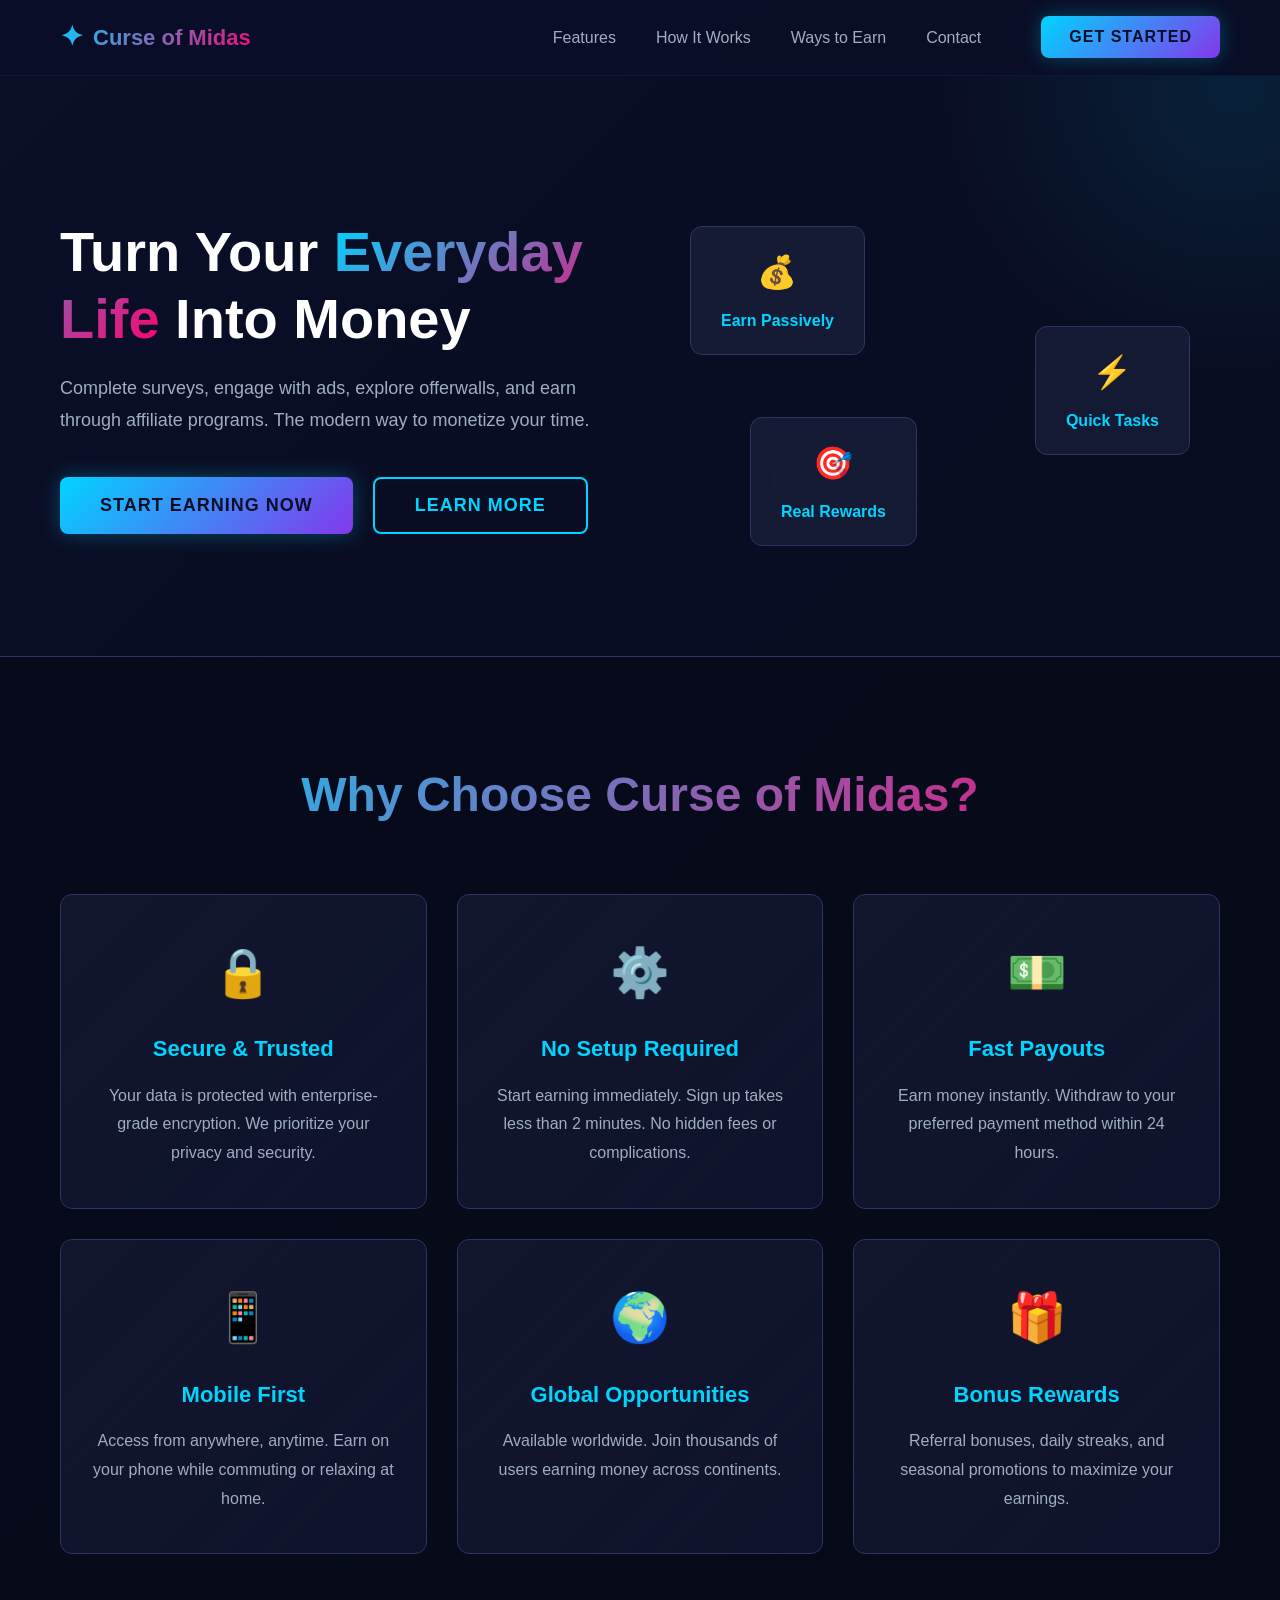
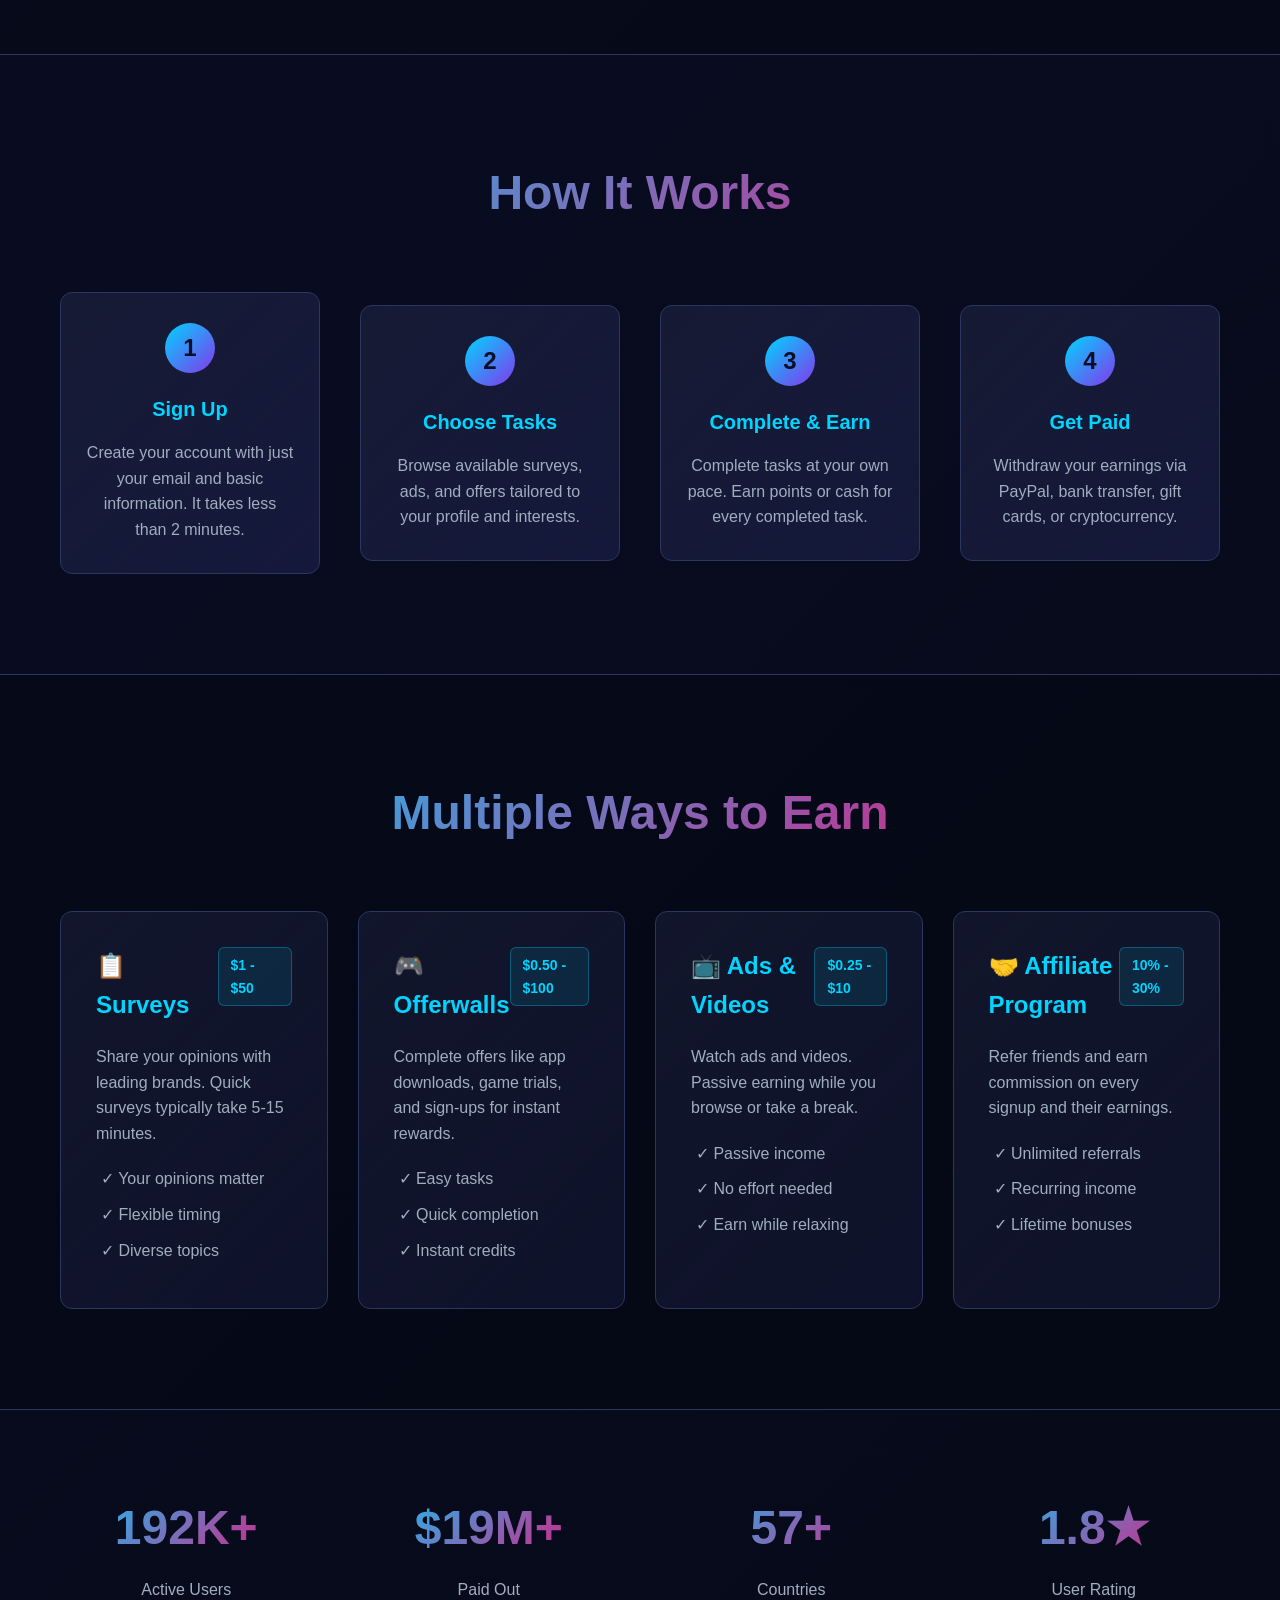
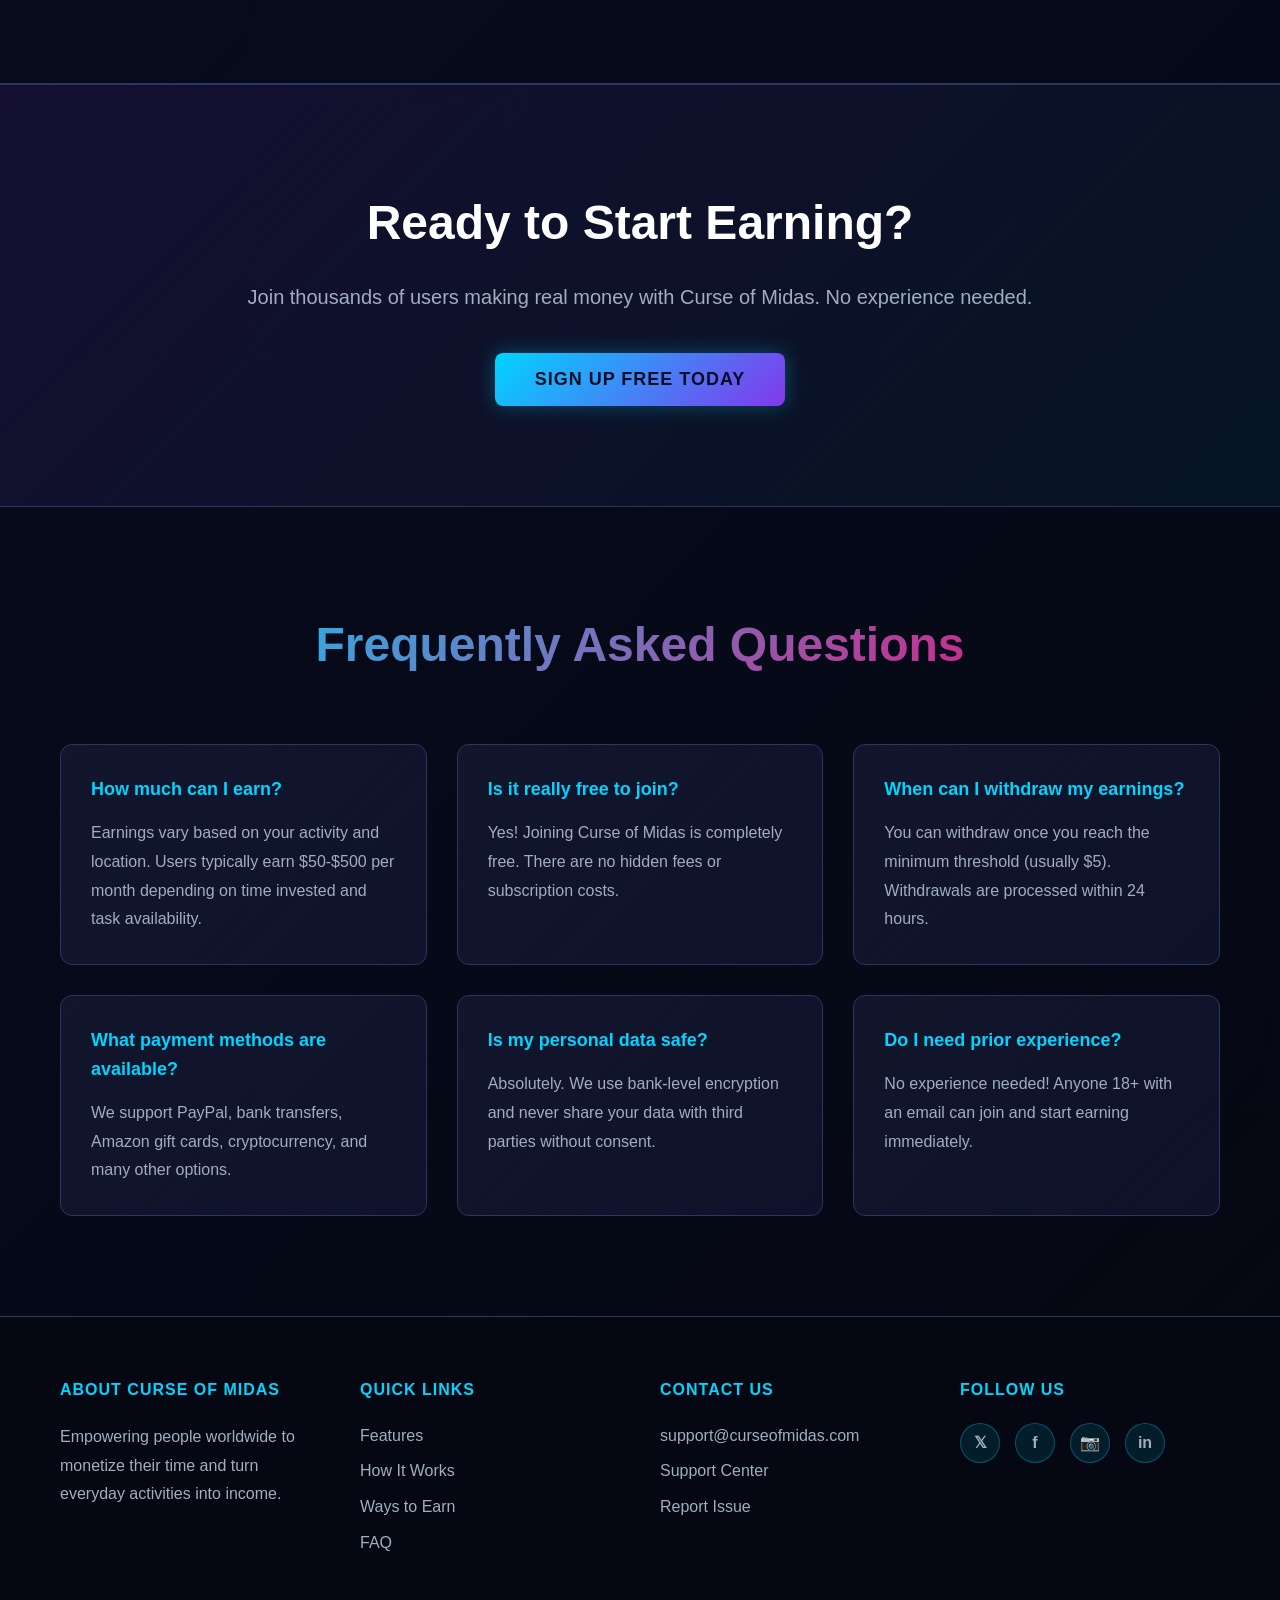
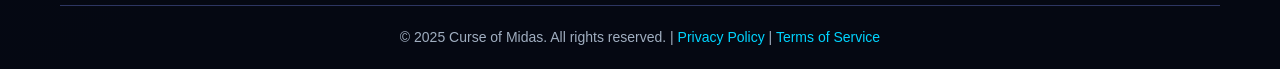
==== index.html @ 9ea82b42 "." ====
<!DOCTYPE html>
<html lang="en">
<head>
    <meta charset="UTF-8">
    <meta name="viewport" content="width=device-width, initial-scale=1.0">
    <meta name="description" content="Curse of Midas - Make money with surveys, offerwalls, ads, and affiliate programs. Turn your everyday activities into earnings.">
    <title>Curse of Midas - Make Money Everyday</title>
    <link rel="stylesheet" href="styles.css">
</head>
<body>
    <!-- Navigation -->
    <nav class="navbar">
        <div class="container">
            <div class="nav-brand">
                <span class="logo-icon">✦</span>
                <span class="logo-text">Curse of Midas</span>
            </div>
            <div class="nav-menu">
                <a href="#features" class="nav-link">Features</a>
                <a href="#how-it-works" class="nav-link">How It Works</a>
                <a href="#earn" class="nav-link">Ways to Earn</a>
                <a href="#contact" class="nav-link">Contact</a>
                <button class="btn-primary nav-btn">Get Started</button>
            </div>
            <div class="hamburger">
                <span></span>
                <span></span>
                <span></span>
            </div>
        </div>
    </nav>

    <!-- Hero Section -->
    <section class="hero">
        <div class="container">
            <div class="hero-content">
                <h1 class="hero-title">Turn Your <span class="gradient-text">Everyday Life</span> Into Money</h1>
                <p class="hero-subtitle">Complete surveys, engage with ads, explore offerwalls, and earn through affiliate programs. The modern way to monetize your time.</p>
                <div class="hero-buttons">
                    <button class="btn-primary btn-large">Start Earning Now</button>
                    <button class="btn-secondary btn-large">Learn More</button>
                </div>
            </div>
            <div class="hero-visual">
                <div class="floating-card">
                    <div class="card-icon">💰</div>
                    <div class="card-text">Earn Passively</div>
                </div>
                <div class="floating-card" style="--delay: 0.2s;">
                    <div class="card-icon">⚡</div>
                    <div class="card-text">Quick Tasks</div>
                </div>
                <div class="floating-card" style="--delay: 0.4s;">
                    <div class="card-icon">🎯</div>
                    <div class="card-text">Real Rewards</div>
                </div>
            </div>
        </div>
    </section>

    <!-- Features Section -->
    <section id="features" class="features">
        <div class="container">
            <h2 class="section-title">Why Choose Curse of Midas?</h2>
            <div class="features-grid">
                <div class="feature-card">
                    <div class="feature-icon">🔒</div>
                    <h3>Secure & Trusted</h3>
                    <p>Your data is protected with enterprise-grade encryption. We prioritize your privacy and security.</p>
                </div>
                <div class="feature-card">
                    <div class="feature-icon">⚙️</div>
                    <h3>No Setup Required</h3>
                    <p>Start earning immediately. Sign up takes less than 2 minutes. No hidden fees or complications.</p>
                </div>
                <div class="feature-card">
                    <div class="feature-icon">💵</div>
                    <h3>Fast Payouts</h3>
                    <p>Earn money instantly. Withdraw to your preferred payment method within 24 hours.</p>
                </div>
                <div class="feature-card">
                    <div class="feature-icon">📱</div>
                    <h3>Mobile First</h3>
                    <p>Access from anywhere, anytime. Earn on your phone while commuting or relaxing at home.</p>
                </div>
                <div class="feature-card">
                    <div class="feature-icon">🌍</div>
                    <h3>Global Opportunities</h3>
                    <p>Available worldwide. Join thousands of users earning money across continents.</p>
                </div>
                <div class="feature-card">
                    <div class="feature-icon">🎁</div>
                    <h3>Bonus Rewards</h3>
                    <p>Referral bonuses, daily streaks, and seasonal promotions to maximize your earnings.</p>
                </div>
            </div>
        </div>
    </section>

    <!-- How It Works Section -->
    <section id="how-it-works" class="how-it-works">
        <div class="container">
            <h2 class="section-title">How It Works</h2>
            <div class="steps-container">
                <div class="step">
                    <div class="step-number">1</div>
                    <h3>Sign Up</h3>
                    <p>Create your account with just your email and basic information. It takes less than 2 minutes.</p>
                </div>
                <div class="step-arrow">→</div>
                <div class="step">
                    <div class="step-number">2</div>
                    <h3>Choose Tasks</h3>
                    <p>Browse available surveys, ads, and offers tailored to your profile and interests.</p>
                </div>
                <div class="step-arrow">→</div>
                <div class="step">
                    <div class="step-number">3</div>
                    <h3>Complete & Earn</h3>
                    <p>Complete tasks at your own pace. Earn points or cash for every completed task.</p>
                </div>
                <div class="step-arrow">→</div>
                <div class="step">
                    <div class="step-number">4</div>
                    <h3>Get Paid</h3>
                    <p>Withdraw your earnings via PayPal, bank transfer, gift cards, or cryptocurrency.</p>
                </div>
            </div>
        </div>
    </section>

    <!-- Ways to Earn Section -->
    <section id="earn" class="ways-to-earn">
        <div class="container">
            <h2 class="section-title">Multiple Ways to Earn</h2>
            <div class="earn-grid">
                <div class="earn-card">
                    <div class="earn-header">
                        <h3>📋 Surveys</h3>
                        <span class="earn-badge">$1 - $50</span>
                    </div>
                    <p>Share your opinions with leading brands. Quick surveys typically take 5-15 minutes.</p>
                    <ul class="earn-features">
                        <li>✓ Your opinions matter</li>
                        <li>✓ Flexible timing</li>
                        <li>✓ Diverse topics</li>
                    </ul>
                </div>
                <div class="earn-card">
                    <div class="earn-header">
                        <h3>🎮 Offerwalls</h3>
                        <span class="earn-badge">$0.50 - $100</span>
                    </div>
                    <p>Complete offers like app downloads, game trials, and sign-ups for instant rewards.</p>
                    <ul class="earn-features">
                        <li>✓ Easy tasks</li>
                        <li>✓ Quick completion</li>
                        <li>✓ Instant credits</li>
                    </ul>
                </div>
                <div class="earn-card">
                    <div class="earn-header">
                        <h3>📺 Ads & Videos</h3>
                        <span class="earn-badge">$0.25 - $10</span>
                    </div>
                    <p>Watch ads and videos. Passive earning while you browse or take a break.</p>
                    <ul class="earn-features">
                        <li>✓ Passive income</li>
                        <li>✓ No effort needed</li>
                        <li>✓ Earn while relaxing</li>
                    </ul>
                </div>
                <div class="earn-card">
                    <div class="earn-header">
                        <h3>🤝 Affiliate Program</h3>
                        <span class="earn-badge">10% - 30%</span>
                    </div>
                    <p>Refer friends and earn commission on every signup and their earnings.</p>
                    <ul class="earn-features">
                        <li>✓ Unlimited referrals</li>
                        <li>✓ Recurring income</li>
                        <li>✓ Lifetime bonuses</li>
                    </ul>
                </div>
            </div>
        </div>
    </section>

    <!-- Stats Section -->
    <section class="stats">
        <div class="container">
            <div class="stats-grid">
                <div class="stat-item">
                    <h3 class="stat-number">500K+</h3>
                    <p>Active Users</p>
                </div>
                <div class="stat-item">
                    <h3 class="stat-number">$50M+</h3>
                    <p>Paid Out</p>
                </div>
                <div class="stat-item">
                    <h3 class="stat-number">150+</h3>
                    <p>Countries</p>
                </div>
                <div class="stat-item">
                    <h3 class="stat-number">4.8★</h3>
                    <p>User Rating</p>
                </div>
            </div>
        </div>
    </section>

    <!-- CTA Section -->
    <section class="cta-section">
        <div class="container">
            <div class="cta-content">
                <h2>Ready to Start Earning?</h2>
                <p>Join thousands of users making real money with Curse of Midas. No experience needed.</p>
                <button class="btn-primary btn-large">Sign Up Free Today</button>
            </div>
        </div>
    </section>

    <!-- FAQ Section -->
    <section class="faq">
        <div class="container">
            <h2 class="section-title">Frequently Asked Questions</h2>
            <div class="faq-grid">
                <div class="faq-item">
                    <h3>How much can I earn?</h3>
                    <p>Earnings vary based on your activity and location. Users typically earn $50-$500 per month depending on time invested and task availability.</p>
                </div>
                <div class="faq-item">
                    <h3>Is it really free to join?</h3>
                    <p>Yes! Joining Curse of Midas is completely free. There are no hidden fees or subscription costs.</p>
                </div>
                <div class="faq-item">
                    <h3>When can I withdraw my earnings?</h3>
                    <p>You can withdraw once you reach the minimum threshold (usually $5). Withdrawals are processed within 24 hours.</p>
                </div>
                <div class="faq-item">
                    <h3>What payment methods are available?</h3>
                    <p>We support PayPal, bank transfers, Amazon gift cards, cryptocurrency, and many other options.</p>
                </div>
                <div class="faq-item">
                    <h3>Is my personal data safe?</h3>
                    <p>Absolutely. We use bank-level encryption and never share your data with third parties without consent.</p>
                </div>
                <div class="faq-item">
                    <h3>Do I need prior experience?</h3>
                    <p>No experience needed! Anyone 18+ with an email can join and start earning immediately.</p>
                </div>
            </div>
        </div>
    </section>

    <!-- Footer -->
    <footer class="footer" id="contact">
        <div class="container">
            <div class="footer-content">
                <div class="footer-section">
                    <h4>About Curse of Midas</h4>
                    <p>Empowering people worldwide to monetize their time and turn everyday activities into income.</p>
                </div>
                <div class="footer-section">
                    <h4>Quick Links</h4>
                    <ul>
                        <li><a href="#features">Features</a></li>
                        <li><a href="#how-it-works">How It Works</a></li>
                        <li><a href="#earn">Ways to Earn</a></li>
                        <li><a href="#faq">FAQ</a></li>
                    </ul>
                </div>
                <div class="footer-section">
                    <h4>Contact Us</h4>
                    <ul>
                        <li><a href="mailto:support@curseofmidas.com">support@curseofmidas.com</a></li>
                        <li><a href="#">Support Center</a></li>
                        <li><a href="#">Report Issue</a></li>
                    </ul>
                </div>
                <div class="footer-section">
                    <h4>Follow Us</h4>
                    <div class="social-links">
                        <a href="#" aria-label="Twitter">𝕏</a>
                        <a href="#" aria-label="Facebook">f</a>
                        <a href="#" aria-label="Instagram">📷</a>
                        <a href="#" aria-label="LinkedIn">in</a>
                    </div>
                </div>
            </div>
            <div class="footer-bottom">
                <p>&copy; 2025 Curse of Midas. All rights reserved. | <a href="#">Privacy Policy</a> | <a href="#">Terms of Service</a></p>
            </div>
        </div>
    </footer>

    <script src="script.js"></script>
</body>
</html>
---- styles.css ----
* {
    margin: 0;
    padding: 0;
    box-sizing: border-box;
}

:root {
    --primary: #00d4ff;
    --primary-dark: #0099cc;
    --secondary: #ff006e;
    --accent: #8338ec;
    --dark-bg: #0a0e27;
    --darker-bg: #050812;
    --card-bg: #1a1f3a;
    --text-primary: #ffffff;
    --text-secondary: #a0aec0;
    --border-color: #2d3561;
    --success: #10b981;
    --transition: all 0.3s cubic-bezier(0.25, 0.46, 0.45, 0.94);
}

html {
    scroll-behavior: smooth;
}

body {
    font-family: 'Segoe UI', Tahoma, Geneva, Verdana, sans-serif;
    background: linear-gradient(135deg, var(--dark-bg) 0%, var(--darker-bg) 100%);
    color: var(--text-primary);
    line-height: 1.6;
    overflow-x: hidden;
}

.container {
    max-width: 1200px;
    margin: 0 auto;
    padding: 0 20px;
}

/* Utility Classes */
.gradient-text {
    background: linear-gradient(135deg, var(--primary) 0%, var(--secondary) 100%);
    -webkit-background-clip: text;
    -webkit-text-fill-color: transparent;
    background-clip: text;
}

/* Buttons */
.btn-primary,
.btn-secondary {
    padding: 12px 28px;
    border: none;
    border-radius: 8px;
    font-size: 16px;
    font-weight: 600;
    cursor: pointer;
    transition: var(--transition);
    text-transform: uppercase;
    letter-spacing: 1px;
}

.btn-primary {
    background: linear-gradient(135deg, var(--primary) 0%, var(--accent) 100%);
    color: var(--dark-bg);
    box-shadow: 0 0 20px rgba(0, 212, 255, 0.3);
}

.btn-primary:hover {
    transform: translateY(-2px);
    box-shadow: 0 10px 30px rgba(0, 212, 255, 0.5);
}

.btn-secondary {
    background: transparent;
    color: var(--primary);
    border: 2px solid var(--primary);
}

.btn-secondary:hover {
    background: rgba(0, 212, 255, 0.1);
}

.btn-large {
    padding: 16px 40px;
    font-size: 18px;
}

/* Navigation */
.navbar {
    position: sticky;
    top: 0;
    z-index: 1000;
    background: rgba(10, 14, 39, 0.95);
    backdrop-filter: blur(10px);
    border-bottom: 1px solid rgba(51, 56, 126, 0.2);
    padding: 15px 0;
}

.navbar .container {
    display: flex;
    justify-content: space-between;
    align-items: center;
}

.nav-brand {
    display: flex;
    align-items: center;
    gap: 10px;
    font-size: 22px;
    font-weight: 700;
    background: linear-gradient(135deg, var(--primary), var(--secondary));
    -webkit-background-clip: text;
    -webkit-text-fill-color: transparent;
    background-clip: text;
}

.logo-icon {
    font-size: 28px;
    animation: spin 3s linear infinite;
}

@keyframes spin {
    from {
        transform: rotate(0deg);
    }
    to {
        transform: rotate(360deg);
    }
}

.nav-menu {
    display: flex;
    align-items: center;
    gap: 40px;
}

.nav-link {
    color: var(--text-secondary);
    text-decoration: none;
    font-weight: 500;
    transition: var(--transition);
    position: relative;
}

.nav-link:after {
    content: '';
    position: absolute;
    bottom: -5px;
    left: 0;
    width: 0;
    height: 2px;
    background: var(--primary);
    transition: width 0.3s ease;
}

.nav-link:hover {
    color: var(--primary);
}

.nav-link:hover:after {
    width: 100%;
}

.nav-btn {
    margin-left: 20px;
}

.hamburger {
    display: none;
    flex-direction: column;
    gap: 5px;
    cursor: pointer;
}

.hamburger span {
    width: 25px;
    height: 3px;
    background: var(--primary);
    border-radius: 2px;
    transition: var(--transition);
}

/* Hero Section */
.hero {
    padding: 100px 0 80px;
    position: relative;
    overflow: hidden;
}

.hero::before {
    content: '';
    position: absolute;
    top: -50%;
    right: -20%;
    width: 600px;
    height: 600px;
    background: radial-gradient(circle, rgba(0, 212, 255, 0.1) 0%, transparent 70%);
    border-radius: 50%;
    pointer-events: none;
}

.hero .container {
    display: grid;
    grid-template-columns: 1fr 1fr;
    gap: 60px;
    align-items: center;
    position: relative;
    z-index: 1;
}

.hero-content h1 {
    font-size: 56px;
    line-height: 1.2;
    margin-bottom: 20px;
    font-weight: 700;
}

.hero-subtitle {
    font-size: 18px;
    color: var(--text-secondary);
    margin-bottom: 40px;
    line-height: 1.8;
}

.hero-buttons {
    display: flex;
    gap: 20px;
}

.hero-visual {
    position: relative;
    height: 400px;
}

.floating-card {
    position: absolute;
    background: rgba(26, 31, 58, 0.8);
    border: 1px solid var(--border-color);
    border-radius: 12px;
    padding: 20px 30px;
    backdrop-filter: blur(10px);
    animation: float 3s ease-in-out infinite;
    animation-delay: var(--delay, 0s);
    text-align: center;
}

@keyframes float {
    0%, 100% {
        transform: translateY(0px);
    }
    50% {
        transform: translateY(-20px);
    }
}

.floating-card:nth-child(1) {
    top: 50px;
    left: 20px;
}

.floating-card:nth-child(2) {
    top: 150px;
    right: 30px;
}

.floating-card:nth-child(3) {
    bottom: 30px;
    left: 80px;
}

.card-icon {
    font-size: 32px;
    margin-bottom: 10px;
}

.card-text {
    font-weight: 600;
    color: var(--primary);
}

/* Features Section */
.features {
    padding: 100px 0;
    background: rgba(5, 8, 18, 0.5);
    border-top: 1px solid var(--border-color);
}

.section-title {
    font-size: 48px;
    text-align: center;
    margin-bottom: 60px;
    font-weight: 700;
    background: linear-gradient(135deg, var(--primary), var(--secondary));
    -webkit-background-clip: text;
    -webkit-text-fill-color: transparent;
    background-clip: text;
}

.features-grid {
    display: grid;
    grid-template-columns: repeat(auto-fit, minmax(320px, 1fr));
    gap: 30px;
}

.feature-card {
    background: linear-gradient(135deg, rgba(26, 31, 58, 0.6), rgba(51, 56, 126, 0.2));
    border: 1px solid var(--border-color);
    border-radius: 12px;
    padding: 40px 30px;
    text-align: center;
    transition: var(--transition);
    cursor: pointer;
    position: relative;
    overflow: hidden;
}

.feature-card::before {
    content: '';
    position: absolute;
    top: -50%;
    left: -50%;
    width: 200%;
    height: 200%;
    background: radial-gradient(circle, rgba(0, 212, 255, 0.1), transparent);
    opacity: 0;
    transition: opacity 0.3s ease;
}

.feature-card:hover {
    transform: translateY(-10px);
    border-color: var(--primary);
    background: linear-gradient(135deg, rgba(26, 31, 58, 0.9), rgba(51, 56, 126, 0.4));
}

.feature-card:hover::before {
    opacity: 1;
}

.feature-icon {
    font-size: 48px;
    margin-bottom: 20px;
}

.feature-card h3 {
    font-size: 22px;
    margin-bottom: 15px;
    color: var(--primary);
}

.feature-card p {
    color: var(--text-secondary);
    line-height: 1.8;
}

/* How It Works Section */
.how-it-works {
    padding: 100px 0;
    border-top: 1px solid var(--border-color);
}

.steps-container {
    display: grid;
    grid-template-columns: repeat(auto-fit, minmax(200px, 1fr));
    gap: 40px;
    align-items: center;
    position: relative;
}

.step {
    background: linear-gradient(135deg, rgba(26, 31, 58, 0.8), rgba(51, 56, 126, 0.3));
    border: 1px solid var(--border-color);
    border-radius: 12px;
    padding: 30px 25px;
    text-align: center;
    transition: var(--transition);
}

.step:hover {
    transform: scale(1.05);
    border-color: var(--primary);
    background: linear-gradient(135deg, rgba(26, 31, 58, 1), rgba(51, 56, 126, 0.5));
}

.step-number {
    width: 50px;
    height: 50px;
    background: linear-gradient(135deg, var(--primary), var(--accent));
    border-radius: 50%;
    display: flex;
    align-items: center;
    justify-content: center;
    font-size: 24px;
    font-weight: 700;
    margin: 0 auto 20px;
    color: var(--dark-bg);
}

.step h3 {
    font-size: 20px;
    margin-bottom: 15px;
    color: var(--primary);
}

.step p {
    color: var(--text-secondary);
    line-height: 1.6;
}

.step-arrow {
    font-size: 32px;
    color: var(--primary);
    text-align: center;
    display: none;
}

/* Ways to Earn Section */
.ways-to-earn {
    padding: 100px 0;
    background: rgba(5, 8, 18, 0.5);
    border-top: 1px solid var(--border-color);
}

.earn-grid {
    display: grid;
    grid-template-columns: repeat(auto-fit, minmax(250px, 1fr));
    gap: 30px;
}

.earn-card {
    background: linear-gradient(135deg, rgba(26, 31, 58, 0.6), rgba(51, 56, 126, 0.2));
    border: 1px solid var(--border-color);
    border-radius: 12px;
    padding: 35px;
    transition: var(--transition);
    position: relative;
    overflow: hidden;
}

.earn-card::before {
    content: '';
    position: absolute;
    top: 0;
    left: 0;
    right: 0;
    height: 4px;
    background: linear-gradient(90deg, var(--primary), var(--secondary));
    transform: scaleX(0);
    transform-origin: left;
    transition: transform 0.5s ease;
}

.earn-card:hover::before {
    transform: scaleX(1);
}

.earn-card:hover {
    transform: translateY(-10px);
    border-color: var(--primary);
}

.earn-header {
    display: flex;
    justify-content: space-between;
    align-items: start;
    margin-bottom: 20px;
}

.earn-header h3 {
    font-size: 24px;
    color: var(--primary);
}

.earn-badge {
    background: rgba(0, 212, 255, 0.1);
    color: var(--primary);
    padding: 6px 12px;
    border-radius: 6px;
    font-size: 14px;
    font-weight: 600;
    border: 1px solid rgba(0, 212, 255, 0.3);
}

.earn-card p {
    color: var(--text-secondary);
    margin-bottom: 20px;
    line-height: 1.6;
}

.earn-features {
    list-style: none;
}

.earn-features li {
    color: var(--text-secondary);
    margin-bottom: 10px;
    padding-left: 5px;
}

/* Stats Section */
.stats {
    padding: 80px 0;
    border-top: 1px solid var(--border-color);
    border-bottom: 1px solid var(--border-color);
}

.stats-grid {
    display: grid;
    grid-template-columns: repeat(auto-fit, minmax(200px, 1fr));
    gap: 50px;
    text-align: center;
}

.stat-item h3 {
    font-size: 48px;
    background: linear-gradient(135deg, var(--primary), var(--secondary));
    -webkit-background-clip: text;
    -webkit-text-fill-color: transparent;
    background-clip: text;
    margin-bottom: 10px;
    font-weight: 700;
}

.stat-item p {
    color: var(--text-secondary);
    font-size: 16px;
}

/* CTA Section */
.cta-section {
    padding: 100px 0;
    background: linear-gradient(135deg, rgba(131, 56, 236, 0.1), rgba(0, 212, 255, 0.05));
    border-top: 1px solid var(--border-color);
    border-bottom: 1px solid var(--border-color);
    text-align: center;
}

.cta-content h2 {
    font-size: 48px;
    margin-bottom: 20px;
    font-weight: 700;
}

.cta-content p {
    font-size: 20px;
    color: var(--text-secondary);
    margin-bottom: 40px;
}

/* FAQ Section */
.faq {
    padding: 100px 0;
}

.faq-grid {
    display: grid;
    grid-template-columns: repeat(auto-fit, minmax(300px, 1fr));
    gap: 30px;
}

.faq-item {
    background: linear-gradient(135deg, rgba(26, 31, 58, 0.6), rgba(51, 56, 126, 0.2));
    border: 1px solid var(--border-color);
    border-radius: 12px;
    padding: 30px;
    transition: var(--transition);
}

.faq-item:hover {
    border-color: var(--primary);
    background: linear-gradient(135deg, rgba(26, 31, 58, 0.9), rgba(51, 56, 126, 0.4));
}

.faq-item h3 {
    color: var(--primary);
    margin-bottom: 15px;
    font-size: 18px;
}

.faq-item p {
    color: var(--text-secondary);
    line-height: 1.8;
}

/* Footer */
.footer {
    background: rgba(5, 8, 18, 0.8);
    border-top: 1px solid var(--border-color);
    padding: 60px 0 20px;
}

.footer-content {
    display: grid;
    grid-template-columns: repeat(auto-fit, minmax(200px, 1fr));
    gap: 40px;
    margin-bottom: 40px;
}

.footer-section h4 {
    color: var(--primary);
    margin-bottom: 20px;
    font-size: 16px;
    text-transform: uppercase;
    letter-spacing: 1px;
}

.footer-section p {
    color: var(--text-secondary);
    line-height: 1.8;
}

.footer-section ul {
    list-style: none;
}

.footer-section a {
    color: var(--text-secondary);
    text-decoration: none;
    transition: var(--transition);
    display: block;
    margin-bottom: 10px;
}

.footer-section a:hover {
    color: var(--primary);
    margin-left: 5px;
}

.social-links {
    display: flex;
    gap: 15px;
}

.social-links a {
    display: inline-flex;
    align-items: center;
    justify-content: center;
    width: 40px;
    height: 40px;
    background: rgba(0, 212, 255, 0.1);
    border: 1px solid rgba(0, 212, 255, 0.3);
    border-radius: 50%;
    font-weight: 600;
    margin-bottom: 0;
}

.social-links a:hover {
    background: rgba(0, 212, 255, 0.2);
    border-color: var(--primary);
    margin-left: 0;
    transform: translateY(-3px);
}

.footer-bottom {
    border-top: 1px solid var(--border-color);
    padding-top: 20px;
    text-align: center;
    color: var(--text-secondary);
    font-size: 14px;
}

.footer-bottom a {
    color: var(--primary);
    text-decoration: none;
    transition: var(--transition);
}

.footer-bottom a:hover {
    text-decoration: underline;
}

/* Responsive Design */
@media (max-width: 768px) {
    .nav-menu {
        display: none;
    }

    .hamburger {
        display: flex;
    }

    .hero .container {
        grid-template-columns: 1fr;
        padding-top: 40px;
    }

    .hero-title {
        font-size: 36px;
    }

    .hero-visual {
        height: 300px;
    }

    .hero-buttons {
        flex-direction: column;
    }

    .section-title {
        font-size: 36px;
    }

    .steps-container {
        grid-template-columns: 1fr;
    }

    .step-arrow {
        display: block;
        transform: rotate(90deg);
        margin: 20px 0;
    }

    .stats-grid {
        grid-template-columns: repeat(2, 1fr);
        gap: 30px;
    }

    .stat-item h3 {
        font-size: 36px;
    }

    .cta-content h2 {
        font-size: 32px;
    }

    .cta-content p {
        font-size: 16px;
    }

    .footer-content {
        grid-template-columns: repeat(2, 1fr);
    }
}

@media (max-width: 480px) {
    .nav-brand {
        font-size: 18px;
    }

    .hero-title {
        font-size: 28px;
    }

    .hero-subtitle {
        font-size: 16px;
    }

    .hero-buttons {
        flex-direction: column;
    }

    .btn-large {
        width: 100%;
    }

    .section-title {
        font-size: 28px;
        margin-bottom: 40px;
    }

    .features-grid {
        grid-template-columns: 1fr;
    }

    .feature-card {
        padding: 25px 20px;
    }

    .earn-grid {
        grid-template-columns: 1fr;
    }

    .stats-grid {
        grid-template-columns: 1fr;
    }

    .stat-item h3 {
        font-size: 28px;
    }

    .hero::before {
        width: 300px;
        height: 300px;
        top: -100px;
        right: -100px;
    }

    .floating-card {
        padding: 15px 20px;
    }

    .card-icon {
        font-size: 24px;
    }

    .faq-grid {
        grid-template-columns: 1fr;
    }

    .footer-content {
        grid-template-columns: 1fr;
    }
}
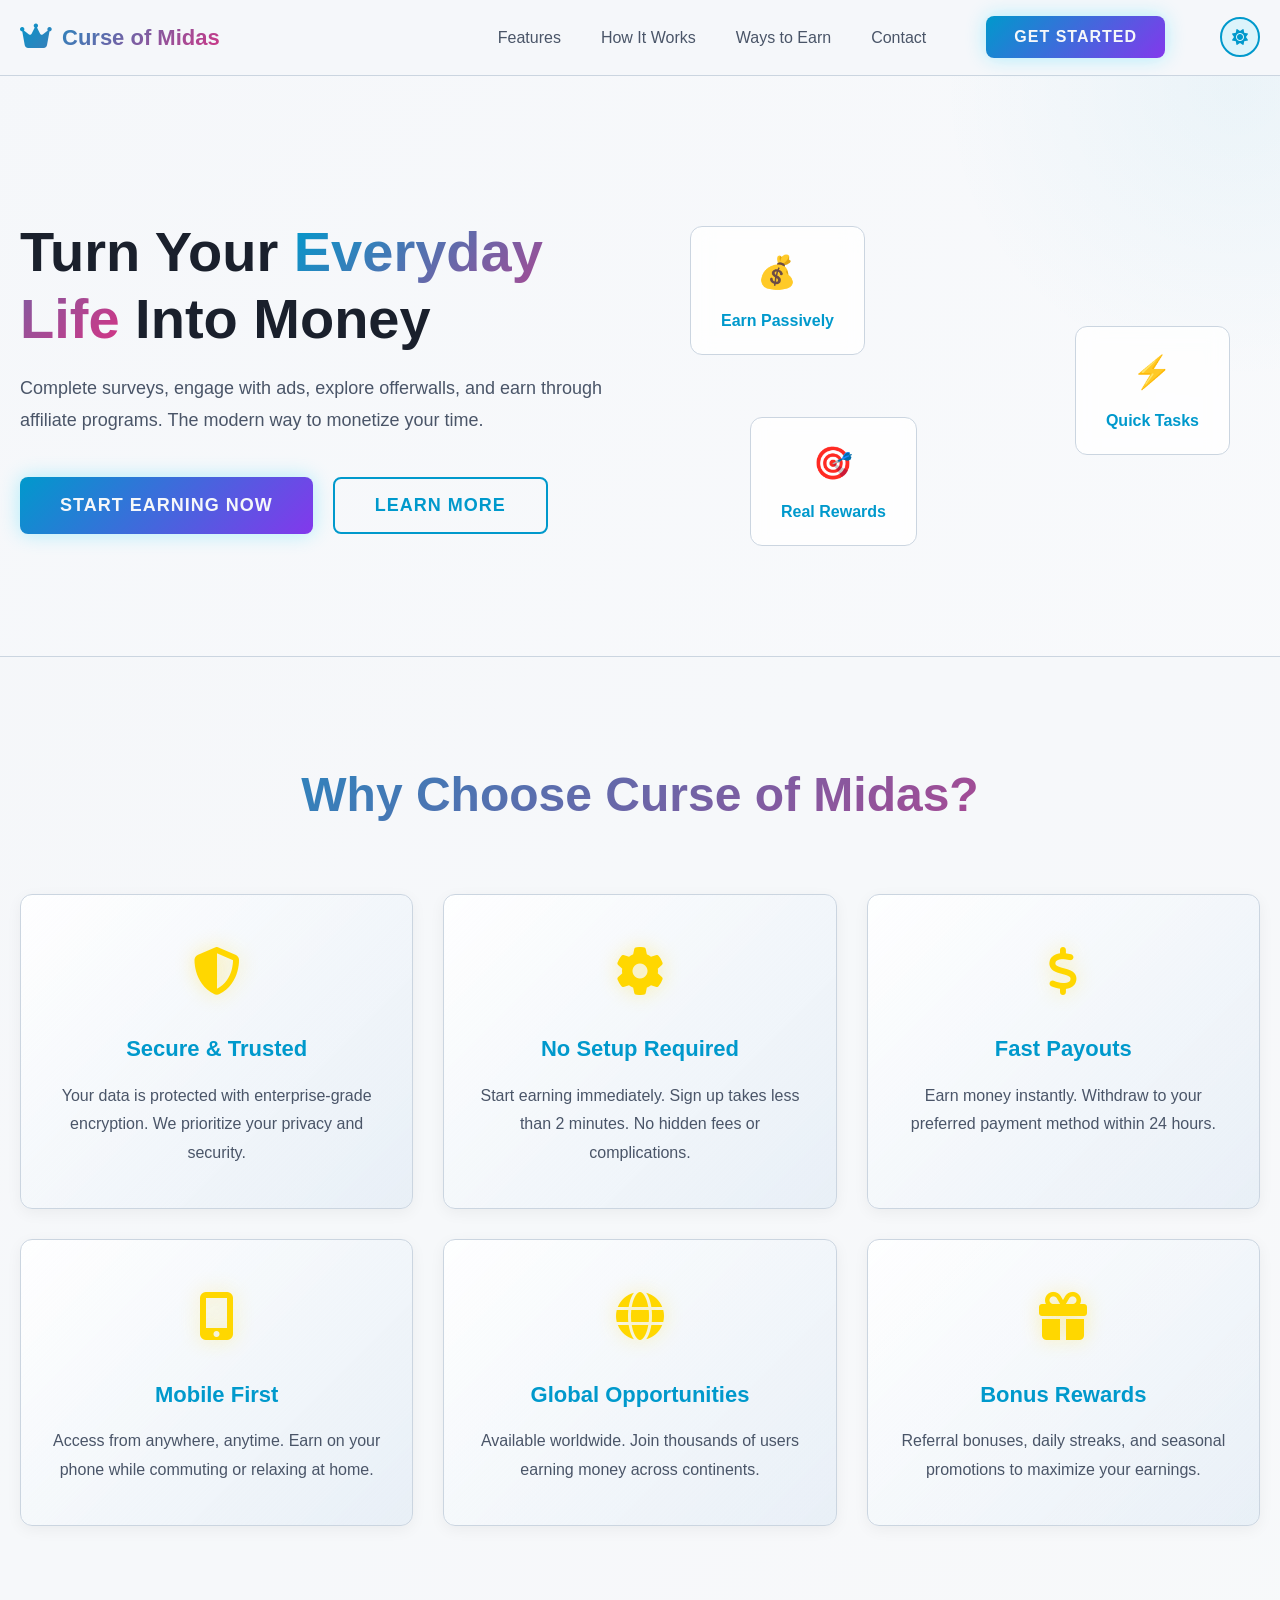
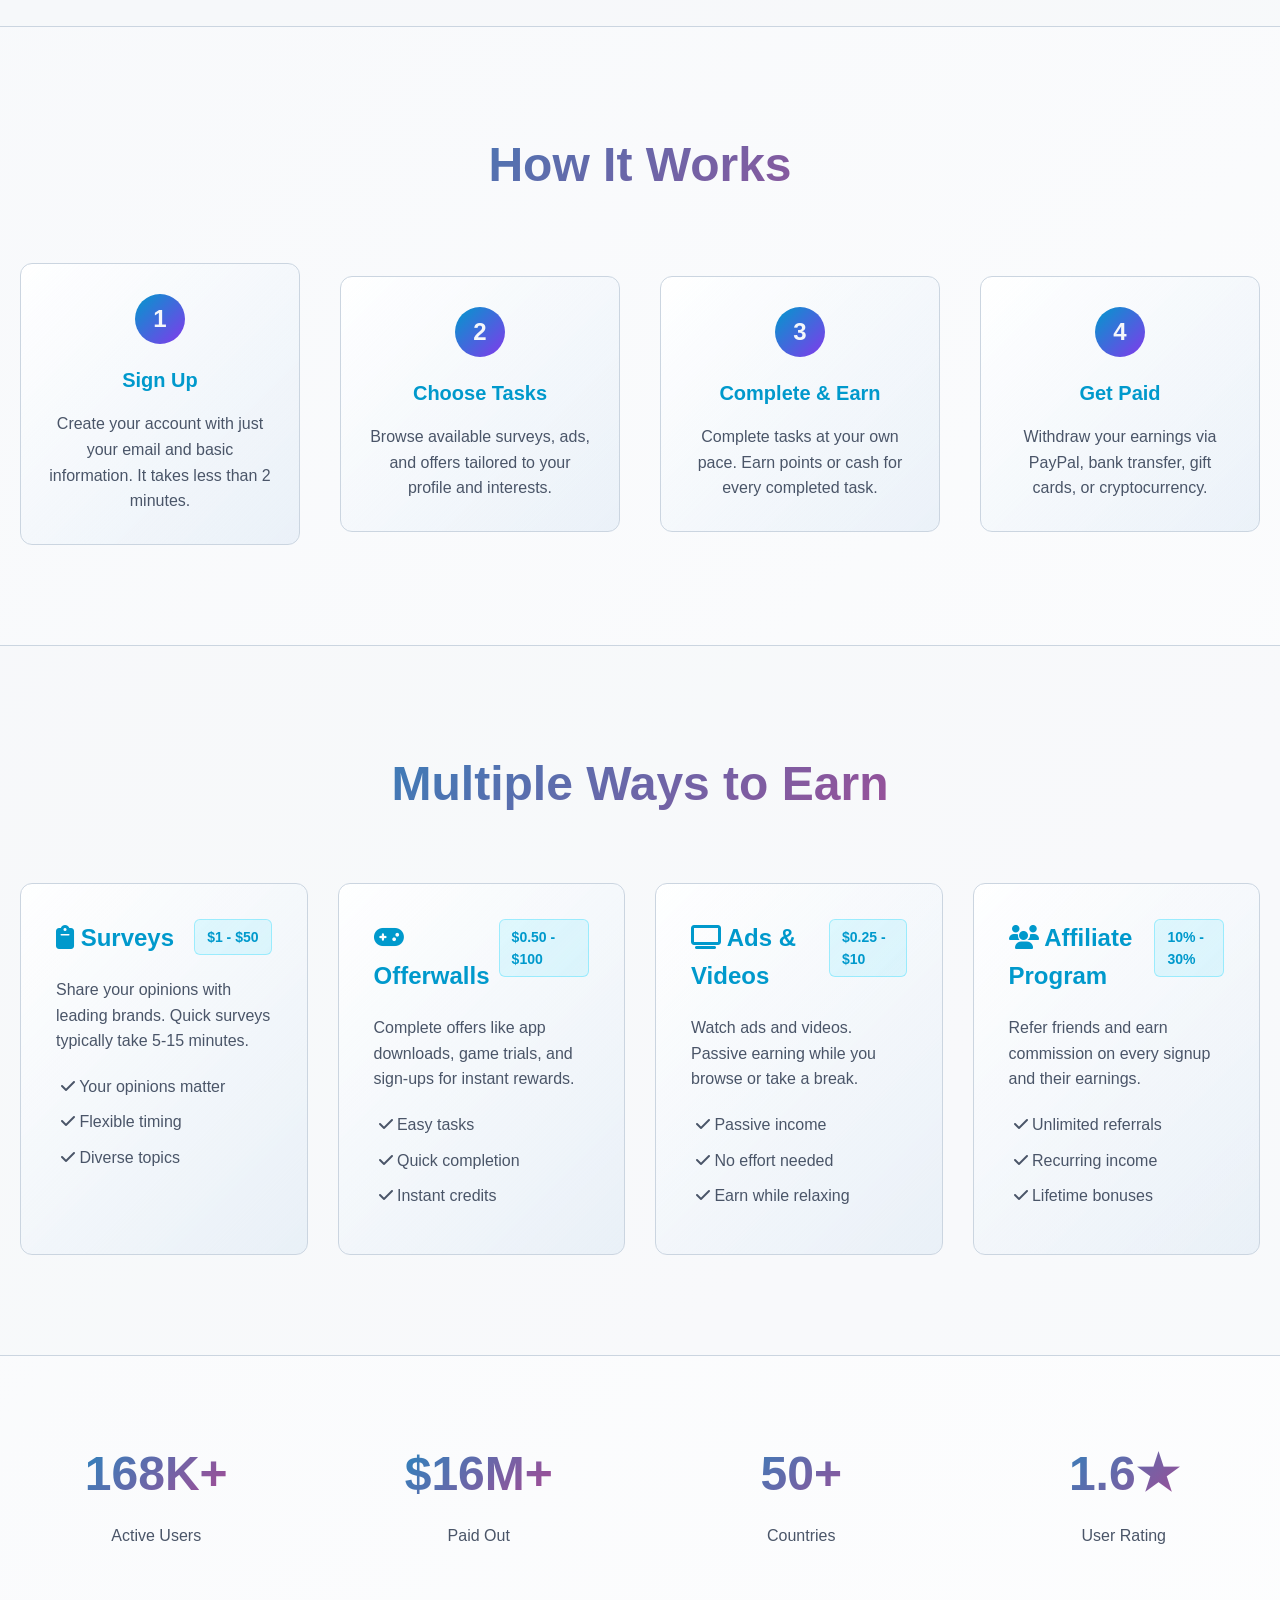
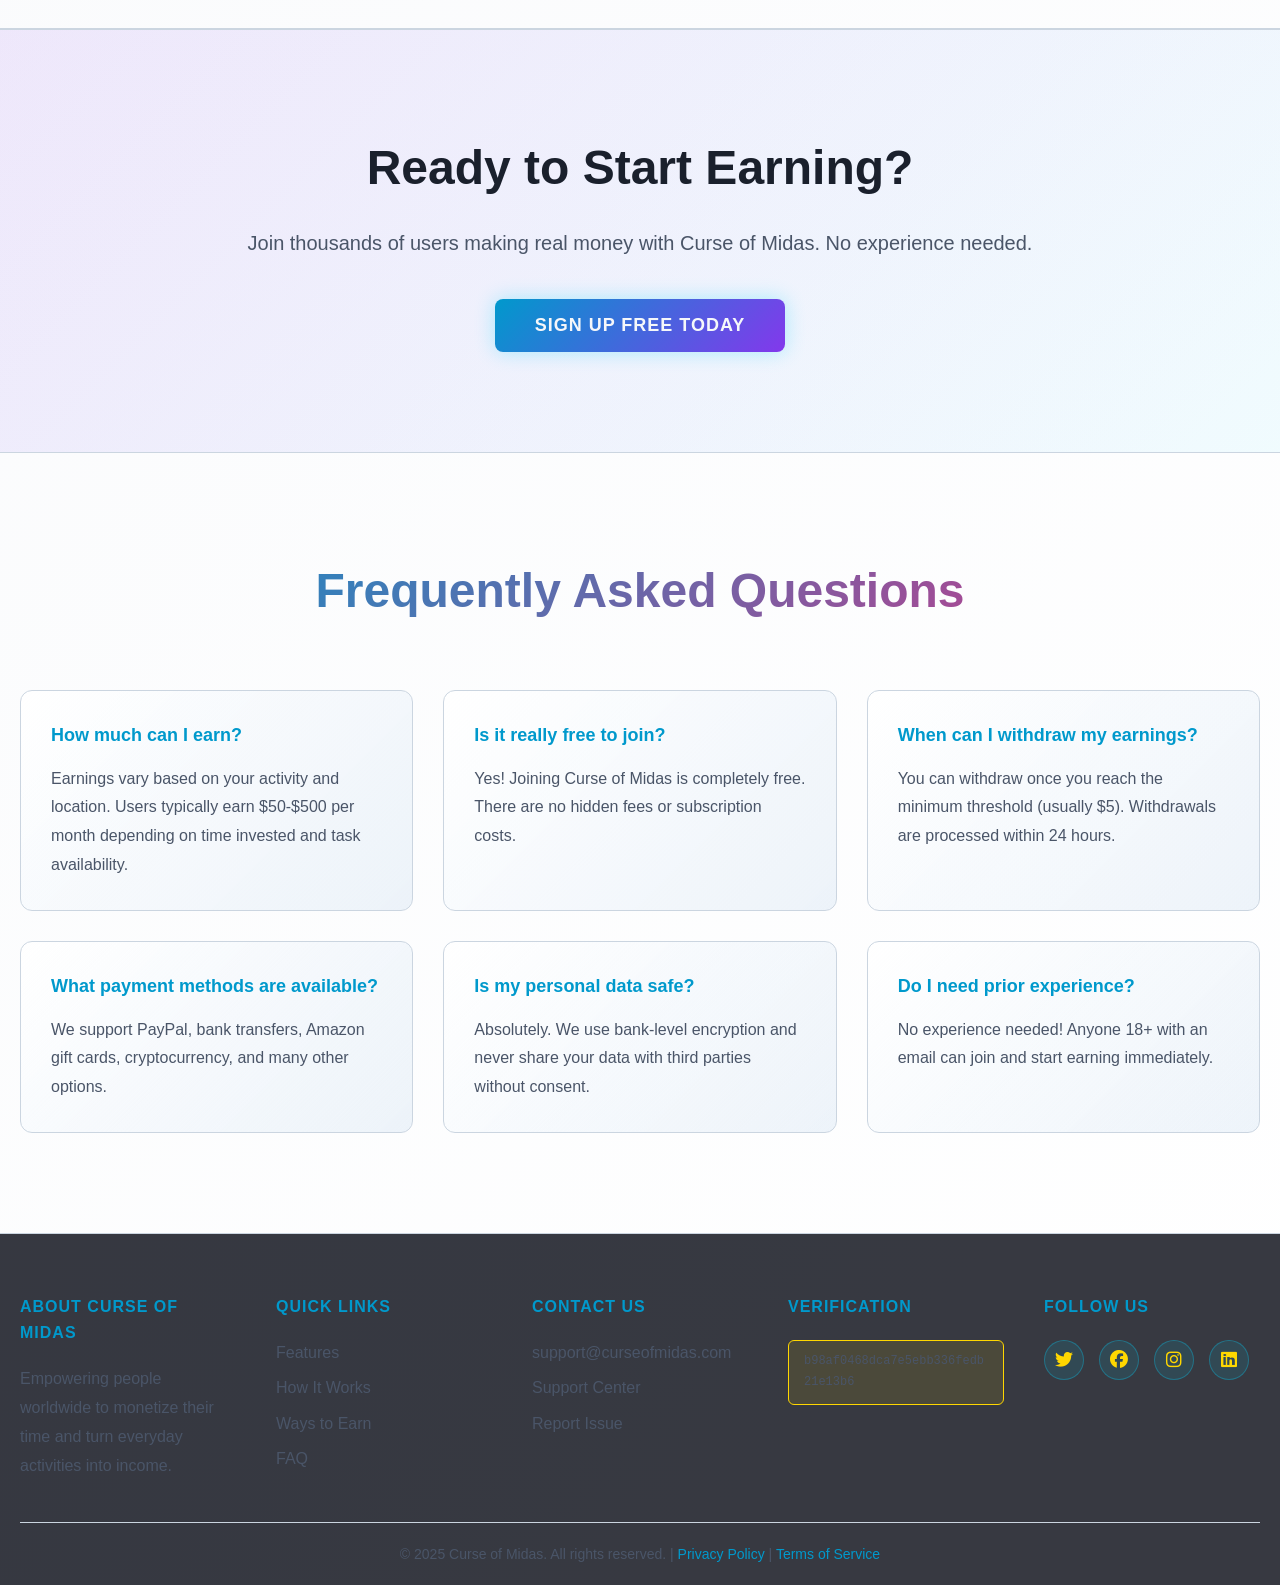
==== commit 8dc09e94: "." ====
--- a/index.html
+++ b/index.html
@@ -4,7 +4,10 @@
     <meta charset="UTF-8">
     <meta name="viewport" content="width=device-width, initial-scale=1.0">
     <meta name="description" content="Curse of Midas - Make money with surveys, offerwalls, ads, and affiliate programs. Turn your everyday activities into earnings.">
+    <meta name="mylead-verification" content="b98af0468dca7e5ebb336fedb21e13b6">
+    <!-- mylead-verification: b98af0468dca7e5ebb336fedb21e13b6 -->
     <title>Curse of Midas - Make Money Everyday</title>
+    <link rel="stylesheet" href="https://cdnjs.cloudflare.com/ajax/libs/font-awesome/6.4.0/css/all.min.css">
     <link rel="stylesheet" href="styles.css">
 </head>
 <body>
@@ -12,7 +15,7 @@
     <nav class="navbar">
         <div class="container">
             <div class="nav-brand">
-                <span class="logo-icon">✦</span>
+                <span class="logo-icon"><i class="fas fa-crown"></i></span>
                 <span class="logo-text">Curse of Midas</span>
             </div>
             <div class="nav-menu">
@@ -21,6 +24,9 @@
                 <a href="#earn" class="nav-link">Ways to Earn</a>
                 <a href="#contact" class="nav-link">Contact</a>
                 <button class="btn-primary nav-btn">Get Started</button>
+                <button class="theme-toggle" id="themeToggle" aria-label="Toggle dark/light mode">
+                    <i class="fas fa-moon"></i>
+                </button>
             </div>
             <div class="hamburger">
                 <span></span>
@@ -64,32 +70,32 @@
             <h2 class="section-title">Why Choose Curse of Midas?</h2>
             <div class="features-grid">
                 <div class="feature-card">
-                    <div class="feature-icon">🔒</div>
+                    <div class="feature-icon"><i class="fas fa-shield-alt"></i></div>
                     <h3>Secure & Trusted</h3>
                     <p>Your data is protected with enterprise-grade encryption. We prioritize your privacy and security.</p>
                 </div>
                 <div class="feature-card">
-                    <div class="feature-icon">⚙️</div>
+                    <div class="feature-icon"><i class="fas fa-cog"></i></div>
                     <h3>No Setup Required</h3>
                     <p>Start earning immediately. Sign up takes less than 2 minutes. No hidden fees or complications.</p>
                 </div>
                 <div class="feature-card">
-                    <div class="feature-icon">💵</div>
+                    <div class="feature-icon"><i class="fas fa-dollar-sign"></i></div>
                     <h3>Fast Payouts</h3>
                     <p>Earn money instantly. Withdraw to your preferred payment method within 24 hours.</p>
                 </div>
                 <div class="feature-card">
-                    <div class="feature-icon">📱</div>
+                    <div class="feature-icon"><i class="fas fa-mobile-alt"></i></div>
                     <h3>Mobile First</h3>
                     <p>Access from anywhere, anytime. Earn on your phone while commuting or relaxing at home.</p>
                 </div>
                 <div class="feature-card">
-                    <div class="feature-icon">🌍</div>
+                    <div class="feature-icon"><i class="fas fa-globe"></i></div>
                     <h3>Global Opportunities</h3>
                     <p>Available worldwide. Join thousands of users earning money across continents.</p>
                 </div>
                 <div class="feature-card">
-                    <div class="feature-icon">🎁</div>
+                    <div class="feature-icon"><i class="fas fa-gift"></i></div>
                     <h3>Bonus Rewards</h3>
                     <p>Referral bonuses, daily streaks, and seasonal promotions to maximize your earnings.</p>
                 </div>
@@ -136,50 +142,50 @@
             <div class="earn-grid">
                 <div class="earn-card">
                     <div class="earn-header">
-                        <h3>📋 Surveys</h3>
+                        <h3><i class="fas fa-clipboard"></i> Surveys</h3>
                         <span class="earn-badge">$1 - $50</span>
                     </div>
                     <p>Share your opinions with leading brands. Quick surveys typically take 5-15 minutes.</p>
                     <ul class="earn-features">
-                        <li>✓ Your opinions matter</li>
-                        <li>✓ Flexible timing</li>
-                        <li>✓ Diverse topics</li>
+                        <li><i class="fas fa-check"></i> Your opinions matter</li>
+                        <li><i class="fas fa-check"></i> Flexible timing</li>
+                        <li><i class="fas fa-check"></i> Diverse topics</li>
                     </ul>
                 </div>
                 <div class="earn-card">
                     <div class="earn-header">
-                        <h3>🎮 Offerwalls</h3>
+                        <h3><i class="fas fa-gamepad"></i> Offerwalls</h3>
                         <span class="earn-badge">$0.50 - $100</span>
                     </div>
                     <p>Complete offers like app downloads, game trials, and sign-ups for instant rewards.</p>
                     <ul class="earn-features">
-                        <li>✓ Easy tasks</li>
-                        <li>✓ Quick completion</li>
-                        <li>✓ Instant credits</li>
+                        <li><i class="fas fa-check"></i> Easy tasks</li>
+                        <li><i class="fas fa-check"></i> Quick completion</li>
+                        <li><i class="fas fa-check"></i> Instant credits</li>
                     </ul>
                 </div>
                 <div class="earn-card">
                     <div class="earn-header">
-                        <h3>📺 Ads & Videos</h3>
+                        <h3><i class="fas fa-tv"></i> Ads & Videos</h3>
                         <span class="earn-badge">$0.25 - $10</span>
                     </div>
                     <p>Watch ads and videos. Passive earning while you browse or take a break.</p>
                     <ul class="earn-features">
-                        <li>✓ Passive income</li>
-                        <li>✓ No effort needed</li>
-                        <li>✓ Earn while relaxing</li>
+                        <li><i class="fas fa-check"></i> Passive income</li>
+                        <li><i class="fas fa-check"></i> No effort needed</li>
+                        <li><i class="fas fa-check"></i> Earn while relaxing</li>
                     </ul>
                 </div>
                 <div class="earn-card">
                     <div class="earn-header">
-                        <h3>🤝 Affiliate Program</h3>
+                        <h3><i class="fas fa-users"></i> Affiliate Program</h3>
                         <span class="earn-badge">10% - 30%</span>
                     </div>
                     <p>Refer friends and earn commission on every signup and their earnings.</p>
                     <ul class="earn-features">
-                        <li>✓ Unlimited referrals</li>
-                        <li>✓ Recurring income</li>
-                        <li>✓ Lifetime bonuses</li>
+                        <li><i class="fas fa-check"></i> Unlimited referrals</li>
+                        <li><i class="fas fa-check"></i> Recurring income</li>
+                        <li><i class="fas fa-check"></i> Lifetime bonuses</li>
                     </ul>
                 </div>
             </div>
@@ -280,12 +286,16 @@
                     </ul>
                 </div>
                 <div class="footer-section">
+                    <h4>Verification</h4>
+                    <p class="verification-token">b98af0468dca7e5ebb336fedb21e13b6</p>
+                </div>
+                <div class="footer-section">
                     <h4>Follow Us</h4>
                     <div class="social-links">
-                        <a href="#" aria-label="Twitter">𝕏</a>
-                        <a href="#" aria-label="Facebook">f</a>
-                        <a href="#" aria-label="Instagram">📷</a>
-                        <a href="#" aria-label="LinkedIn">in</a>
+                        <a href="#" aria-label="Twitter"><i class="fab fa-twitter"></i></a>
+                        <a href="#" aria-label="Facebook"><i class="fab fa-facebook"></i></a>
+                        <a href="#" aria-label="Instagram"><i class="fab fa-instagram"></i></a>
+                        <a href="#" aria-label="LinkedIn"><i class="fab fa-linkedin"></i></a>
                     </div>
                 </div>
             </div>
--- a/styles.css
+++ b/styles.css
@@ -9,6 +9,8 @@
     --primary-dark: #0099cc;
     --secondary: #ff006e;
     --accent: #8338ec;
+    --gold: #ffd700;
+    --gold-dark: #daa520;
     --dark-bg: #0a0e27;
     --darker-bg: #050812;
     --card-bg: #1a1f3a;
@@ -19,6 +21,50 @@
     --transition: all 0.3s cubic-bezier(0.25, 0.46, 0.45, 0.94);
 }
 
+@media (prefers-color-scheme: light) {
+    :root {
+        --dark-bg: #f5f7fa;
+        --darker-bg: #ffffff;
+        --card-bg: #ffffff;
+        --text-primary: #1a202c;
+        --text-secondary: #4a5568;
+        --border-color: #cbd5e0;
+        --primary: #0099cc;
+        --secondary: #d63384;
+    }
+}
+
+body.light-mode {
+    --dark-bg: #f5f7fa !important;
+    --darker-bg: #ffffff !important;
+    --card-bg: #ffffff !important;
+    --text-primary: #1a202c !important;
+    --text-secondary: #4a5568 !important;
+    --border-color: #cbd5e0 !important;
+}
+
+body.light-mode .navbar {
+    background: rgba(245, 247, 250, 0.95) !important;
+    border-bottom-color: #cbd5e0 !important;
+}
+
+body.light-mode .navbar .nav-link {
+    color: #4a5568 !important;
+}
+
+body.light-mode .navbar .nav-link:hover {
+    color: #0099cc !important;
+}
+
+body.dark-mode {
+    --dark-bg: #0a0e27 !important;
+    --darker-bg: #050812 !important;
+    --card-bg: #1a1f3a !important;
+    --text-primary: #ffffff !important;
+    --text-secondary: #a0aec0 !important;
+    --border-color: #2d3561 !important;
+}
+
 html {
     scroll-behavior: smooth;
 }
@@ -32,7 +78,7 @@
 }
 
 .container {
-    max-width: 1200px;
+    max-width: 1400px;
     margin: 0 auto;
     padding: 0 20px;
 }
@@ -165,6 +211,27 @@
     margin-left: 20px;
 }
 
+.theme-toggle {
+    background: rgba(0, 212, 255, 0.1);
+    border: 2px solid var(--primary);
+    color: var(--primary);
+    width: 40px;
+    height: 40px;
+    border-radius: 50%;
+    cursor: pointer;
+    display: flex;
+    align-items: center;
+    justify-content: center;
+    transition: var(--transition);
+    margin-left: 15px;
+    font-size: 16px;
+}
+
+.theme-toggle:hover {
+    background: rgba(0, 212, 255, 0.2);
+    transform: rotate(180deg);
+}
+
 .hamburger {
     display: none;
     flex-direction: column;
@@ -339,6 +406,8 @@
 .feature-icon {
     font-size: 48px;
     margin-bottom: 20px;
+    color: var(--gold);
+    text-shadow: 0 0 20px rgba(255, 215, 0, 0.3);
 }
 
 .feature-card h3 {
@@ -641,6 +710,8 @@
     border-radius: 50%;
     font-weight: 600;
     margin-bottom: 0;
+    font-size: 18px;
+    color: var(--gold);
 }
 
 .social-links a:hover {
@@ -650,6 +721,18 @@
     transform: translateY(-3px);
 }
 
+.verification-token {
+    background: rgba(255, 215, 0, 0.1);
+    border: 1px solid var(--gold);
+    padding: 10px 15px;
+    border-radius: 6px;
+    font-family: 'Courier New', monospace;
+    font-size: 12px;
+    color: var(--gold);
+    word-break: break-all;
+    margin-top: 10px;
+}
+
 .footer-bottom {
     border-top: 1px solid var(--border-color);
     padding-top: 20px;
@@ -666,6 +749,58 @@
 
 .footer-bottom a:hover {
     text-decoration: underline;
+}
+
+/* Light Mode Specific Styles */
+body.light-mode .hero::before {
+    background: radial-gradient(circle, rgba(0, 153, 204, 0.05) 0%, transparent 70%);
+}
+
+body.light-mode .feature-card {
+    background: linear-gradient(135deg, rgba(255, 255, 255, 0.9), rgba(200, 220, 240, 0.3)) !important;
+    border-color: #cbd5e0 !important;
+    box-shadow: 0 4px 15px rgba(0, 0, 0, 0.05);
+}
+
+body.light-mode .feature-card:hover {
+    border-color: #0099cc !important;
+    background: linear-gradient(135deg, rgba(255, 255, 255, 1), rgba(200, 220, 240, 0.5)) !important;
+}
+
+body.light-mode .earn-card {
+    background: linear-gradient(135deg, rgba(255, 255, 255, 0.9), rgba(200, 220, 240, 0.3)) !important;
+    border-color: #cbd5e0 !important;
+}
+
+body.light-mode .earn-card:hover {
+    border-color: #0099cc !important;
+    background: linear-gradient(135deg, rgba(255, 255, 255, 1), rgba(200, 220, 240, 0.5)) !important;
+}
+
+body.light-mode .step {
+    background: linear-gradient(135deg, rgba(255, 255, 255, 0.9), rgba(200, 220, 240, 0.3)) !important;
+    border-color: #cbd5e0 !important;
+}
+
+body.light-mode .faq-item {
+    background: linear-gradient(135deg, rgba(255, 255, 255, 0.9), rgba(200, 220, 240, 0.3)) !important;
+    border-color: #cbd5e0 !important;
+}
+
+body.light-mode .faq-item:hover {
+    border-color: #0099cc !important;
+    background: linear-gradient(135deg, rgba(255, 255, 255, 1), rgba(200, 220, 240, 0.5)) !important;
+}
+
+body.light-mode .floating-card {
+    background: rgba(255, 255, 255, 0.8) !important;
+    border-color: #cbd5e0 !important;
+}
+
+body.light-mode .features,
+body.light-mode .ways-to-earn {
+    background: rgba(245, 247, 250, 0.5) !important;
+    border-color: #cbd5e0 !important;
 }
 
 /* Responsive Design */
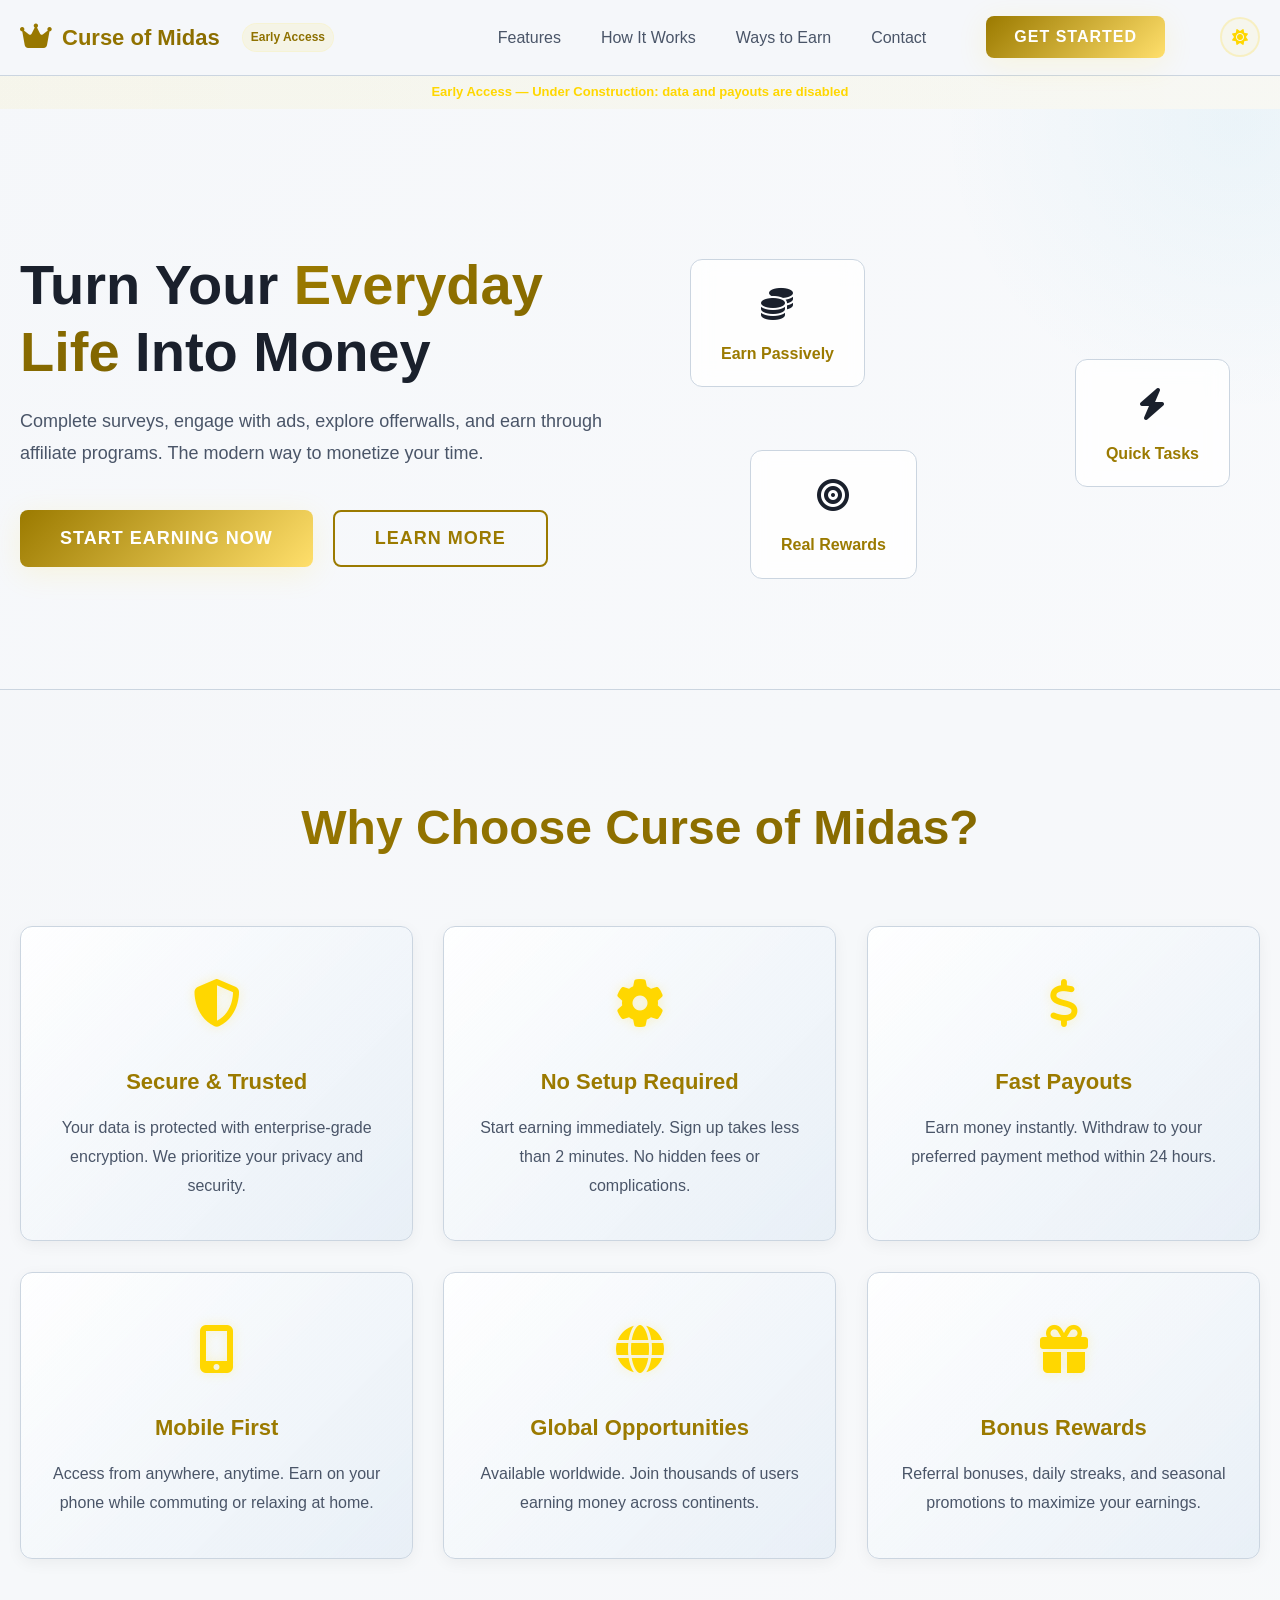
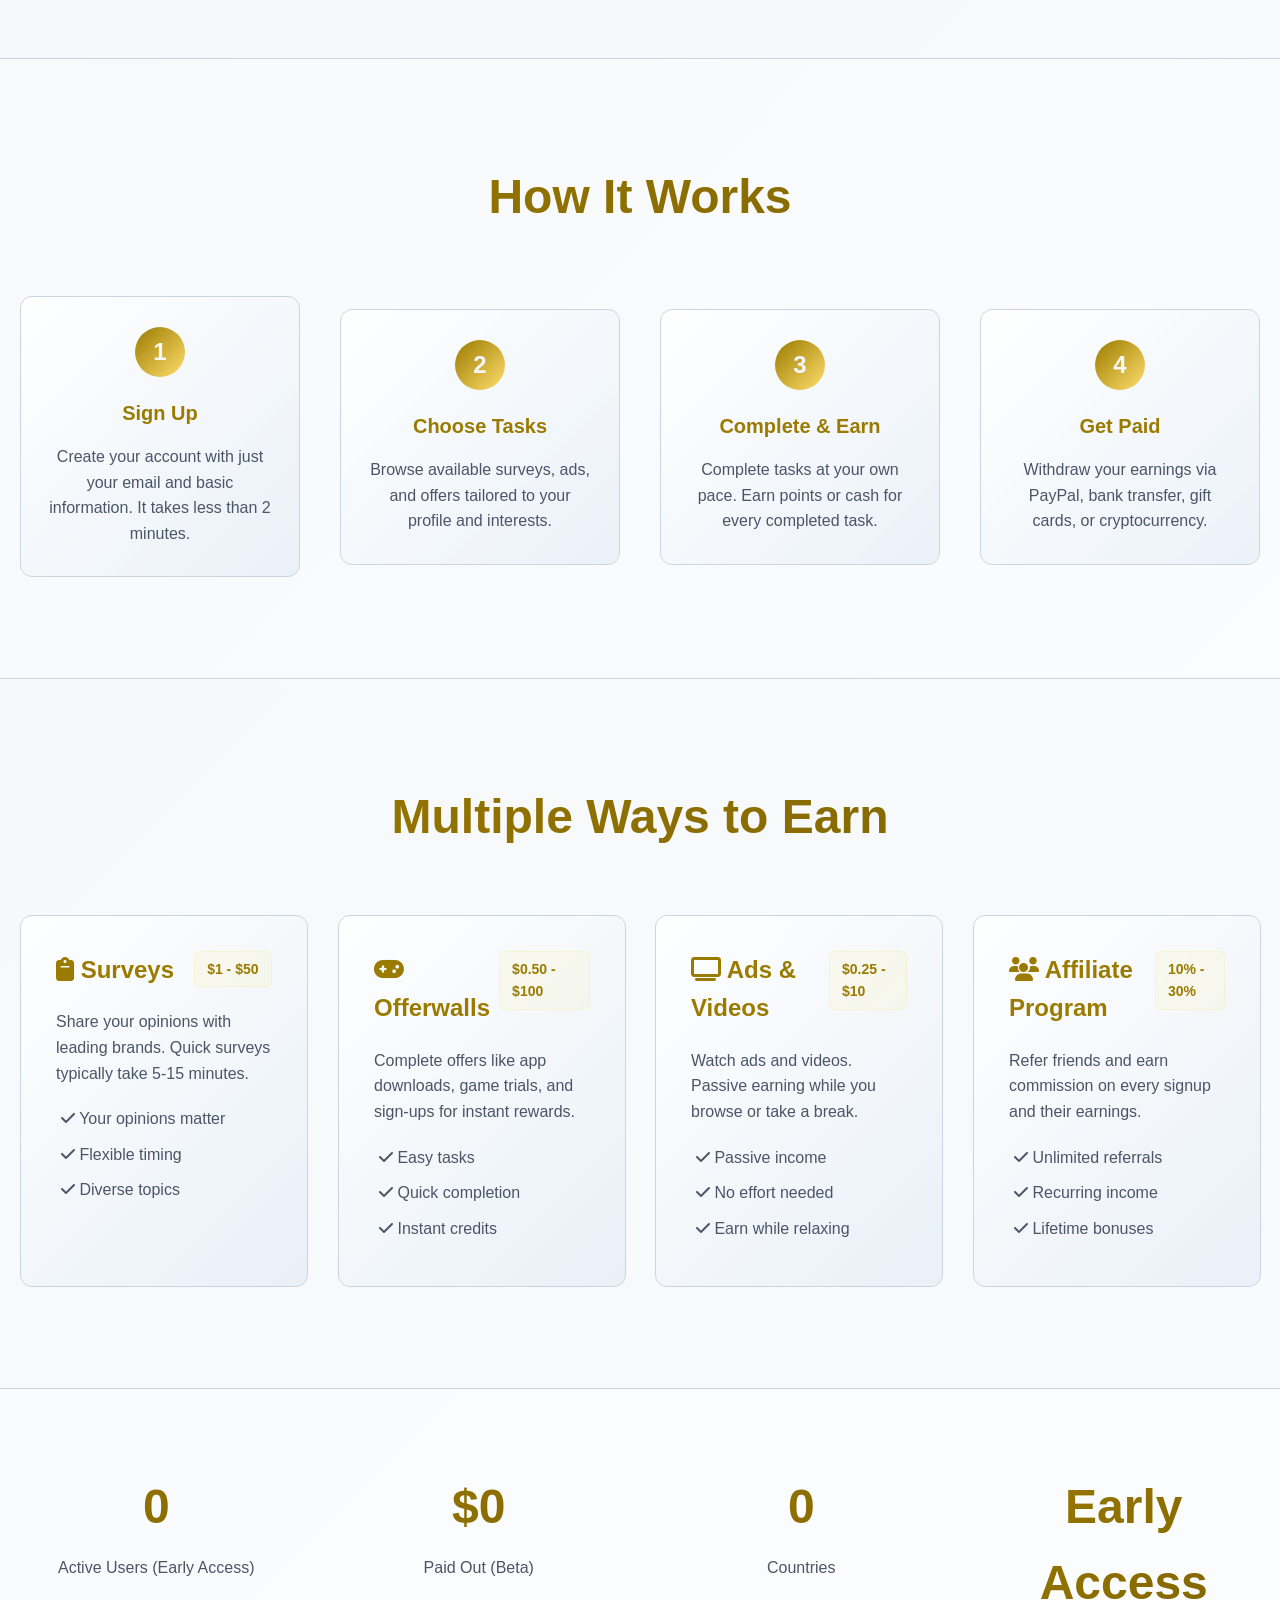
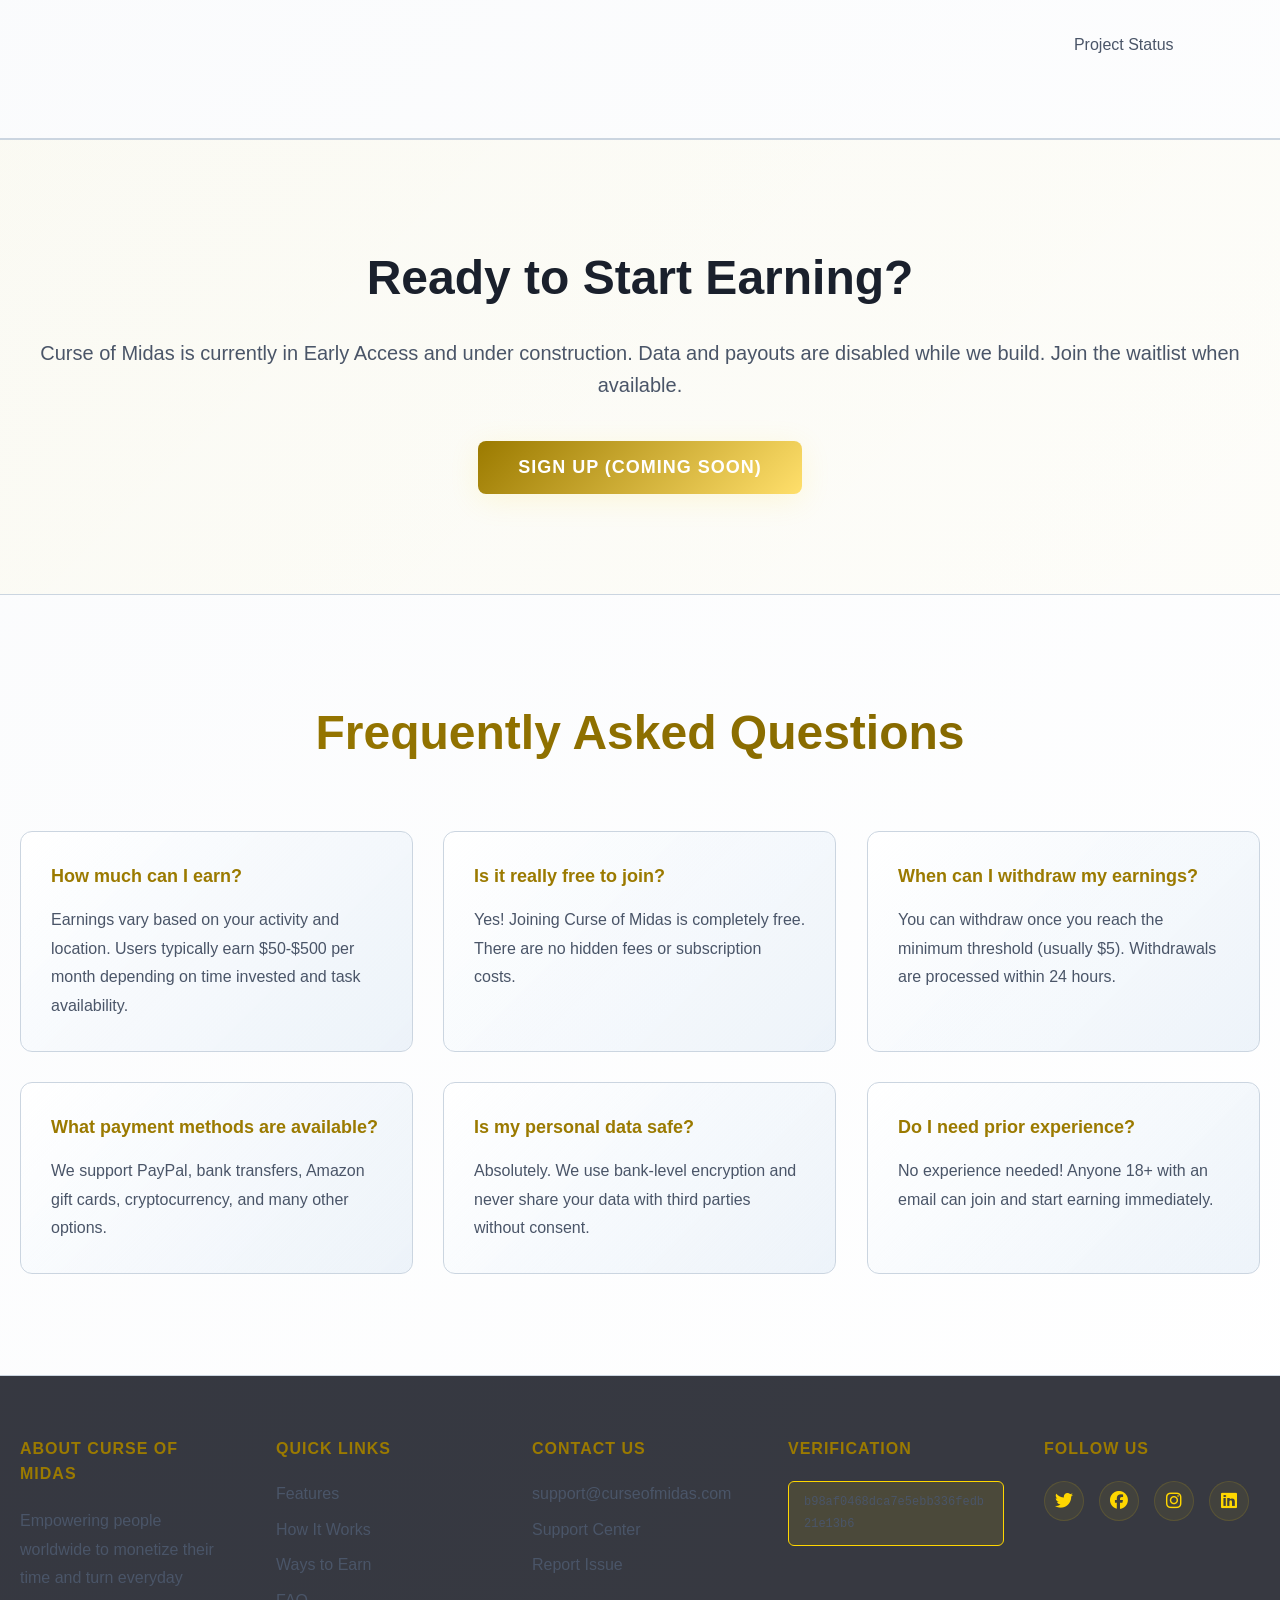
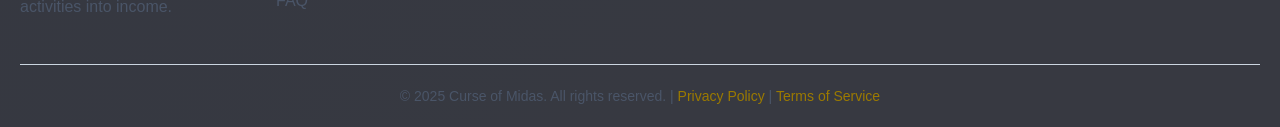
==== commit 5403e707: "." ====
--- a/index.html
+++ b/index.html
@@ -17,6 +17,7 @@
             <div class="nav-brand">
                 <span class="logo-icon"><i class="fas fa-crown"></i></span>
                 <span class="logo-text">Curse of Midas</span>
+                <span class="early-badge">Early Access</span>
             </div>
             <div class="nav-menu">
                 <a href="#features" class="nav-link">Features</a>
@@ -36,6 +37,8 @@
         </div>
     </nav>
 
+        <div class="banner-early">Early Access — Under Construction: data and payouts are disabled</div>
+
     <!-- Hero Section -->
     <section class="hero">
         <div class="container">
@@ -48,16 +51,16 @@
                 </div>
             </div>
             <div class="hero-visual">
-                <div class="floating-card">
-                    <div class="card-icon">💰</div>
+                <div class="floating-card" style="--delay: 0s;">
+                    <div class="card-icon"><i class="fas fa-coins"></i></div>
                     <div class="card-text">Earn Passively</div>
                 </div>
                 <div class="floating-card" style="--delay: 0.2s;">
-                    <div class="card-icon">⚡</div>
+                    <div class="card-icon"><i class="fas fa-bolt"></i></div>
                     <div class="card-text">Quick Tasks</div>
                 </div>
                 <div class="floating-card" style="--delay: 0.4s;">
-                    <div class="card-icon">🎯</div>
+                    <div class="card-icon"><i class="fas fa-bullseye"></i></div>
                     <div class="card-text">Real Rewards</div>
                 </div>
             </div>
@@ -197,20 +200,20 @@
         <div class="container">
             <div class="stats-grid">
                 <div class="stat-item">
-                    <h3 class="stat-number">500K+</h3>
-                    <p>Active Users</p>
+                    <h3 class="stat-number">0</h3>
+                    <p>Active Users (Early Access)</p>
                 </div>
                 <div class="stat-item">
-                    <h3 class="stat-number">$50M+</h3>
-                    <p>Paid Out</p>
+                    <h3 class="stat-number">$0</h3>
+                    <p>Paid Out (Beta)</p>
                 </div>
                 <div class="stat-item">
-                    <h3 class="stat-number">150+</h3>
+                    <h3 class="stat-number">0</h3>
                     <p>Countries</p>
                 </div>
                 <div class="stat-item">
-                    <h3 class="stat-number">4.8★</h3>
-                    <p>User Rating</p>
+                    <h3 class="stat-number">Early Access</h3>
+                    <p>Project Status</p>
                 </div>
             </div>
         </div>
@@ -221,8 +224,8 @@
         <div class="container">
             <div class="cta-content">
                 <h2>Ready to Start Earning?</h2>
-                <p>Join thousands of users making real money with Curse of Midas. No experience needed.</p>
-                <button class="btn-primary btn-large">Sign Up Free Today</button>
+                <p>Curse of Midas is currently in Early Access and under construction. Data and payouts are disabled while we build. Join the waitlist when available.</p>
+                <button class="btn-primary btn-large" disabled>Sign Up (Coming Soon)</button>
             </div>
         </div>
     </section>
--- a/styles.css
+++ b/styles.css
@@ -5,32 +5,33 @@
 }
 
 :root {
-    --primary: #00d4ff;
-    --primary-dark: #0099cc;
-    --secondary: #ff006e;
-    --accent: #8338ec;
+    /* Black & Gold theme for Midas */
     --gold: #ffd700;
-    --gold-dark: #daa520;
-    --dark-bg: #0a0e27;
-    --darker-bg: #050812;
-    --card-bg: #1a1f3a;
-    --text-primary: #ffffff;
-    --text-secondary: #a0aec0;
-    --border-color: #2d3561;
+    --gold-dark: #c79a00;
+    --primary: var(--gold);
+    --primary-dark: var(--gold-dark);
+    --secondary: #b8860b;
+    --accent: #ffdf6b;
+    --dark-bg: #050409; /* near black */
+    --darker-bg: #000000;
+    --card-bg: #0f0d12; /* deep card background */
+    --text-primary: #f7f3e8; /* warm off-white */
+    --text-secondary: #c8b794; /* muted gold-ish */
+    --border-color: rgba(255,215,0,0.08);
     --success: #10b981;
-    --transition: all 0.3s cubic-bezier(0.25, 0.46, 0.45, 0.94);
+    --transition: all 0.28s cubic-bezier(0.25, 0.46, 0.45, 0.94);
 }
 
 @media (prefers-color-scheme: light) {
     :root {
-        --dark-bg: #f5f7fa;
+        --dark-bg: #f8f7f2;
         --darker-bg: #ffffff;
         --card-bg: #ffffff;
         --text-primary: #1a202c;
-        --text-secondary: #4a5568;
-        --border-color: #cbd5e0;
-        --primary: #0099cc;
-        --secondary: #d63384;
+        --text-secondary: #6b5f3a;
+        --border-color: rgba(0,0,0,0.06);
+        --primary: #9b7a00; /* softer gold for light */
+        --secondary: #7f6400;
     }
 }
 
@@ -107,13 +108,13 @@
 
 .btn-primary {
     background: linear-gradient(135deg, var(--primary) 0%, var(--accent) 100%);
-    color: var(--dark-bg);
-    box-shadow: 0 0 20px rgba(0, 212, 255, 0.3);
+    color: var(--darker-bg);
+    box-shadow: 0 6px 30px rgba(255, 215, 0, 0.12);
 }
 
 .btn-primary:hover {
     transform: translateY(-2px);
-    box-shadow: 0 10px 30px rgba(0, 212, 255, 0.5);
+    box-shadow: 0 14px 40px rgba(255, 215, 0, 0.18);
 }
 
 .btn-secondary {
@@ -123,7 +124,7 @@
 }
 
 .btn-secondary:hover {
-    background: rgba(0, 212, 255, 0.1);
+    background: rgba(255, 215, 0, 0.06);
 }
 
 .btn-large {
@@ -212,9 +213,9 @@
 }
 
 .theme-toggle {
-    background: rgba(0, 212, 255, 0.1);
-    border: 2px solid var(--primary);
-    color: var(--primary);
+    background: rgba(255, 215, 0, 0.05);
+    border: 2px solid rgba(255,215,0,0.18);
+    color: var(--gold);
     width: 40px;
     height: 40px;
     border-radius: 50%;
@@ -228,8 +229,8 @@
 }
 
 .theme-toggle:hover {
-    background: rgba(0, 212, 255, 0.2);
-    transform: rotate(180deg);
+    background: rgba(255, 215, 0, 0.08);
+    transform: rotate(90deg);
 }
 
 .hamburger {
@@ -261,7 +262,7 @@
     right: -20%;
     width: 600px;
     height: 600px;
-    background: radial-gradient(circle, rgba(0, 212, 255, 0.1) 0%, transparent 70%);
+    background: radial-gradient(circle, rgba(255, 215, 0, 0.06) 0%, transparent 70%);
     border-radius: 50%;
     pointer-events: none;
 }
@@ -301,14 +302,15 @@
 
 .floating-card {
     position: absolute;
-    background: rgba(26, 31, 58, 0.8);
-    border: 1px solid var(--border-color);
+    background: rgba(15, 13, 18, 0.9);
+    border: 1px solid rgba(255,215,0,0.06);
     border-radius: 12px;
     padding: 20px 30px;
     backdrop-filter: blur(10px);
     animation: float 3s ease-in-out infinite;
     animation-delay: var(--delay, 0s);
     text-align: center;
+    max-width: 240px;
 }
 
 @keyframes float {
@@ -388,7 +390,7 @@
     left: -50%;
     width: 200%;
     height: 200%;
-    background: radial-gradient(circle, rgba(0, 212, 255, 0.1), transparent);
+    background: radial-gradient(circle, rgba(255, 215, 0, 0.06), transparent);
     opacity: 0;
     transition: opacity 0.3s ease;
 }
@@ -396,7 +398,7 @@
 .feature-card:hover {
     transform: translateY(-10px);
     border-color: var(--primary);
-    background: linear-gradient(135deg, rgba(26, 31, 58, 0.9), rgba(51, 56, 126, 0.4));
+    background: linear-gradient(135deg, rgba(15, 13, 18, 0.95), rgba(40, 36, 30, 0.4));
 }
 
 .feature-card:hover::before {
@@ -407,7 +409,7 @@
     font-size: 48px;
     margin-bottom: 20px;
     color: var(--gold);
-    text-shadow: 0 0 20px rgba(255, 215, 0, 0.3);
+    text-shadow: 0 0 12px rgba(255, 215, 0, 0.22);
 }
 
 .feature-card h3 {
@@ -527,6 +529,61 @@
     border-color: var(--primary);
 }
 
+/* Reduced layout thrashing: use class-based reveal animations */
+.feature-card,
+.earn-card,
+.faq-item,
+.step {
+    opacity: 0;
+    transform: translateY(18px);
+    will-change: transform, opacity;
+    transition: transform 520ms cubic-bezier(0.2,0.9,0.2,1), opacity 520ms ease;
+}
+
+.in-view {
+    opacity: 1 !important;
+    transform: translateY(0) !important;
+}
+
+/* Mobile menu open state */
+.nav-menu.open {
+    display: flex !important;
+    position: fixed;
+    top: 64px;
+    left: 0;
+    width: 100%;
+    height: calc(100% - 64px);
+    flex-direction: column;
+    background: linear-gradient(180deg, rgba(0,0,0,0.88), rgba(15,13,18,0.96));
+    z-index: 999;
+    gap: 18px;
+    padding: 28px 20px;
+    overflow-y: auto;
+}
+
+.hamburger.open span:nth-child(1) { transform: translateY(8px) rotate(45deg); }
+.hamburger.open span:nth-child(2) { opacity: 0; }
+.hamburger.open span:nth-child(3) { transform: translateY(-8px) rotate(-45deg); }
+
+.nav-brand .early-badge {
+    background: rgba(255,215,0,0.08);
+    color: var(--gold);
+    padding: 4px 8px;
+    border-radius: 999px;
+    font-size: 12px;
+    margin-left: 12px;
+    border: 1px solid rgba(255,215,0,0.08);
+}
+
+.banner-early {
+    background: linear-gradient(90deg, rgba(255,215,0,0.06), rgba(255,215,0,0.03));
+    color: var(--gold);
+    text-align: center;
+    padding: 6px 12px;
+    font-weight: 600;
+    font-size: 13px;
+}
+
 .earn-header {
     display: flex;
     justify-content: space-between;
@@ -540,13 +597,13 @@
 }
 
 .earn-badge {
-    background: rgba(0, 212, 255, 0.1);
+    background: rgba(255, 215, 0, 0.06);
     color: var(--primary);
     padding: 6px 12px;
     border-radius: 6px;
     font-size: 14px;
     font-weight: 600;
-    border: 1px solid rgba(0, 212, 255, 0.3);
+    border: 1px solid rgba(255,215,0,0.12);
 }
 
 .earn-card p {
@@ -597,7 +654,7 @@
 /* CTA Section */
 .cta-section {
     padding: 100px 0;
-    background: linear-gradient(135deg, rgba(131, 56, 236, 0.1), rgba(0, 212, 255, 0.05));
+    background: linear-gradient(135deg, rgba(255,215,0,0.04), rgba(255,215,0,0.02));
     border-top: 1px solid var(--border-color);
     border-bottom: 1px solid var(--border-color);
     text-align: center;
@@ -705,8 +762,8 @@
     justify-content: center;
     width: 40px;
     height: 40px;
-    background: rgba(0, 212, 255, 0.1);
-    border: 1px solid rgba(0, 212, 255, 0.3);
+    background: rgba(255, 215, 0, 0.06);
+    border: 1px solid rgba(255, 215, 0, 0.12);
     border-radius: 50%;
     font-weight: 600;
     margin-bottom: 0;
@@ -715,8 +772,8 @@
 }
 
 .social-links a:hover {
-    background: rgba(0, 212, 255, 0.2);
-    border-color: var(--primary);
+    background: rgba(255, 215, 0, 0.10);
+    border-color: var(--gold-dark);
     margin-left: 0;
     transform: translateY(-3px);
 }
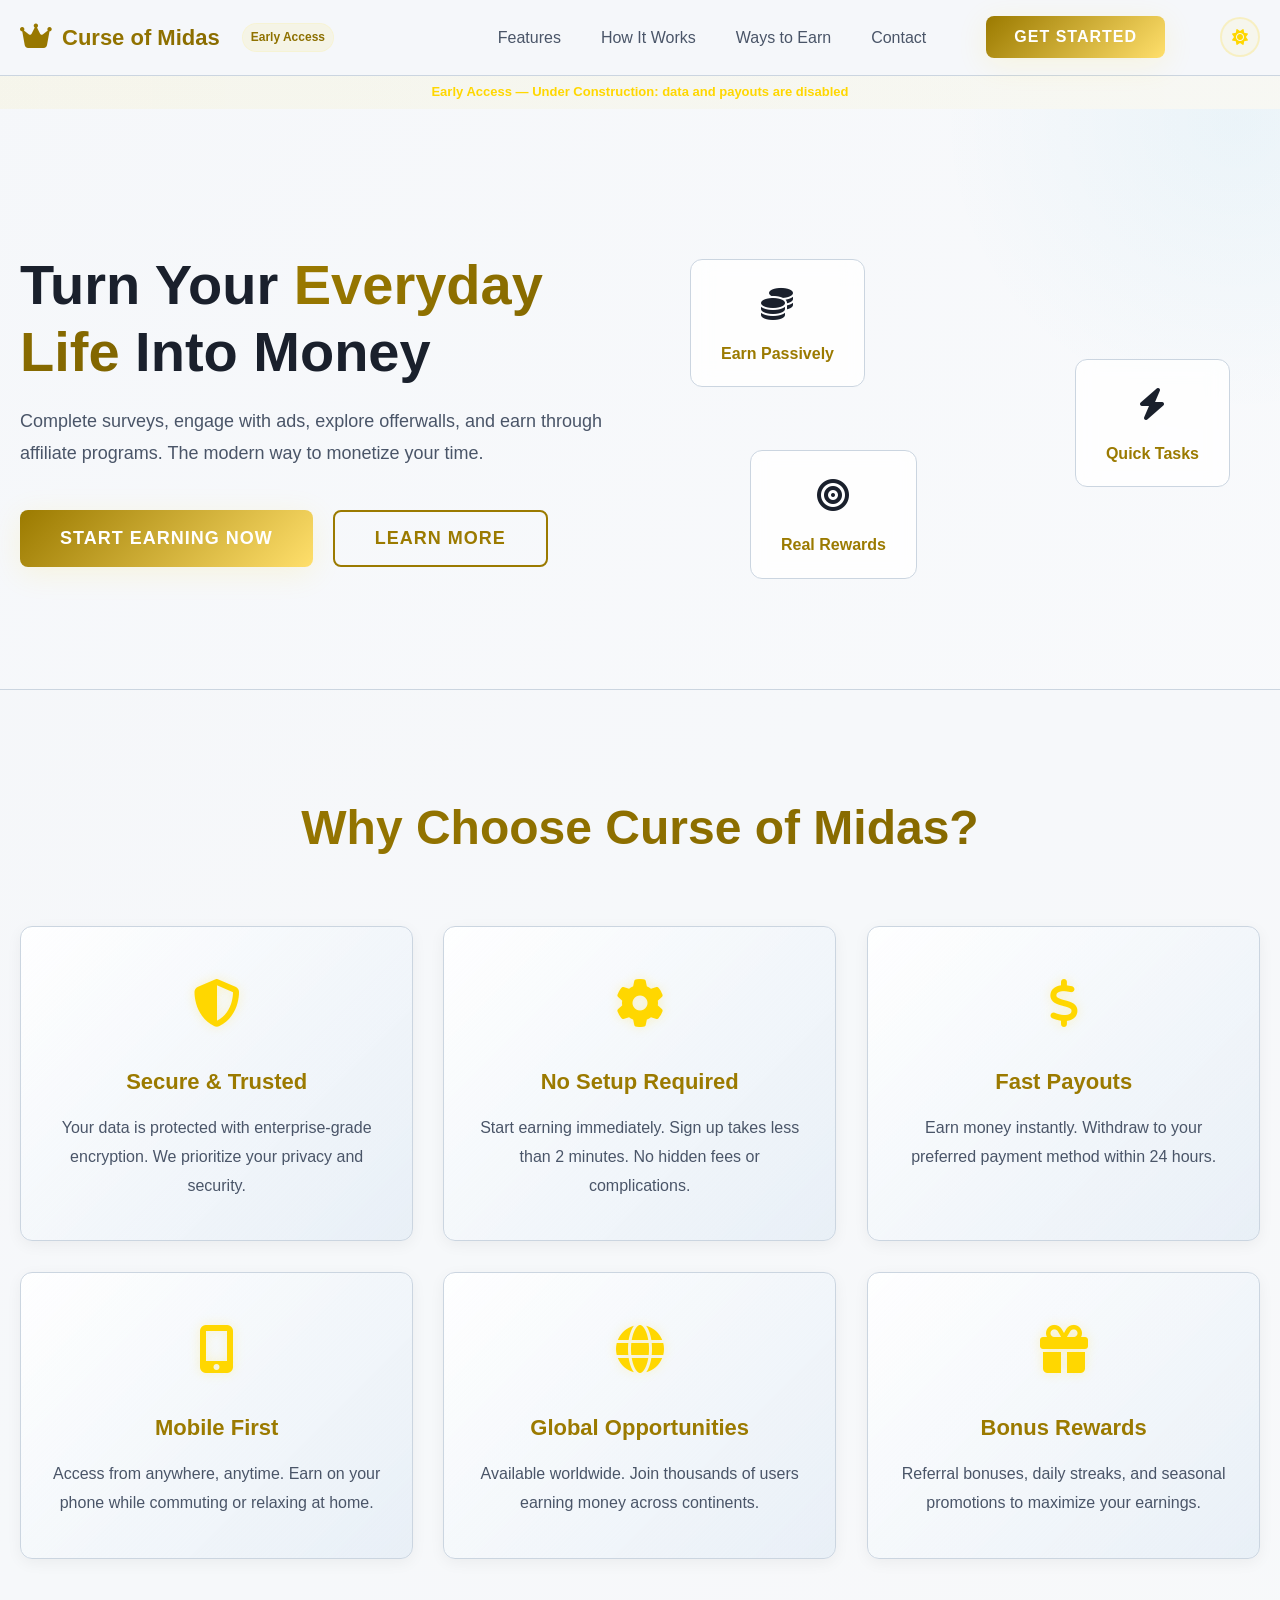
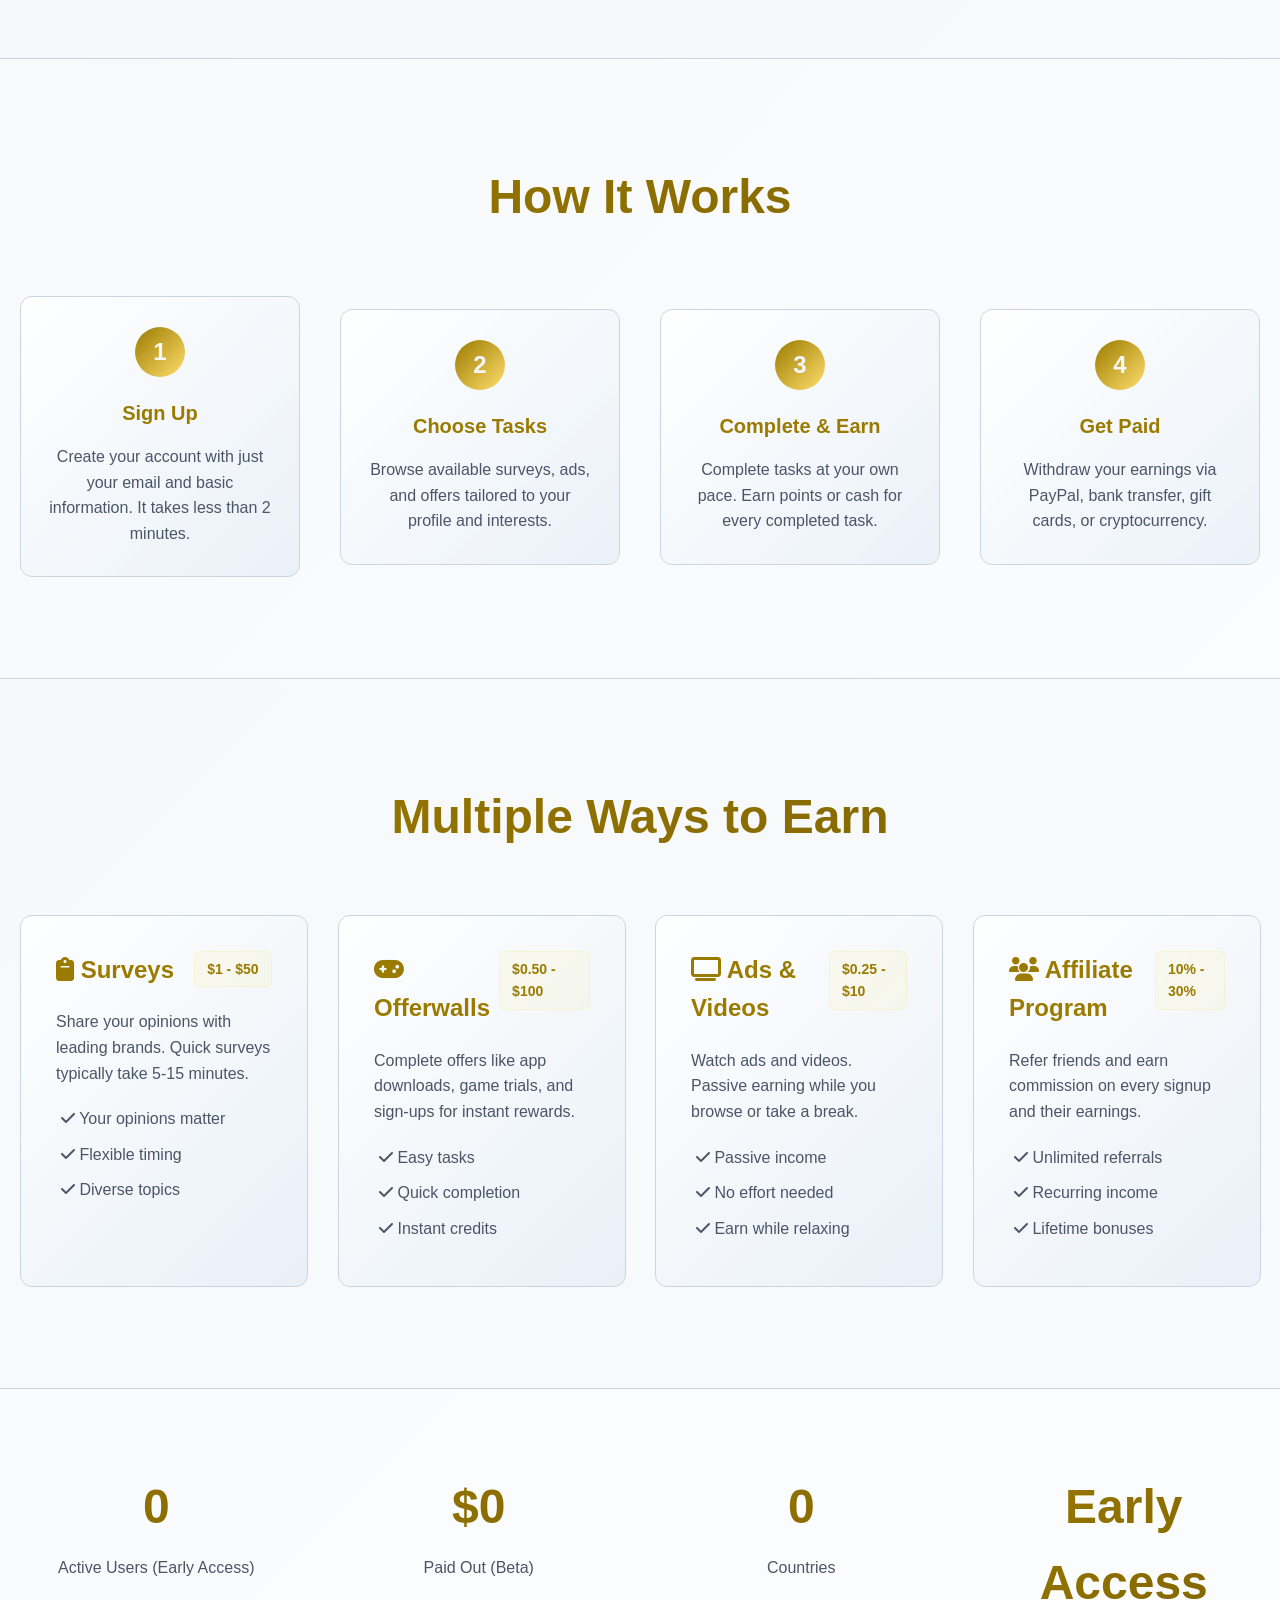
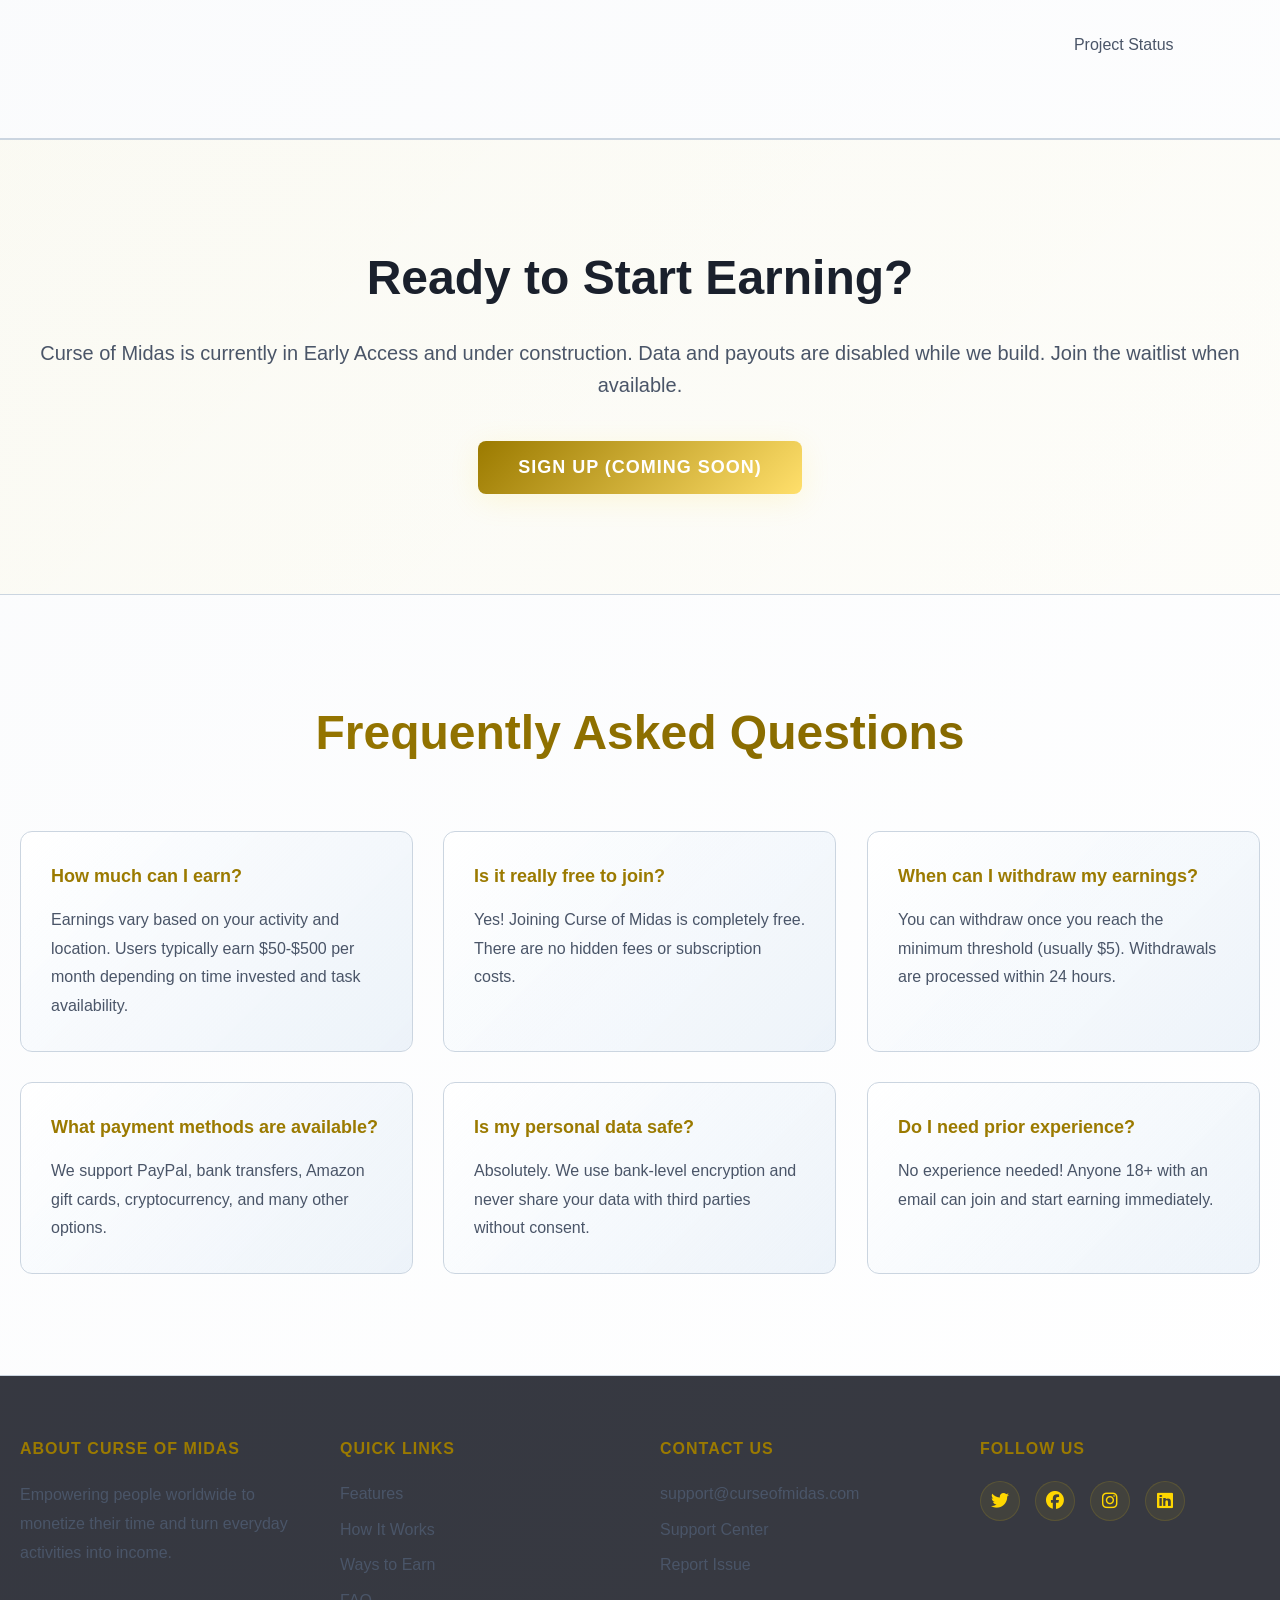
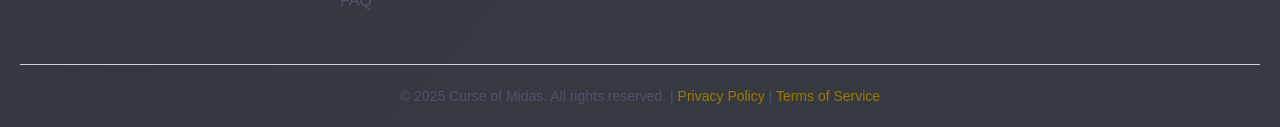
==== commit 435743c1: "." ====
--- a/index.html
+++ b/index.html
@@ -4,8 +4,6 @@
     <meta charset="UTF-8">
     <meta name="viewport" content="width=device-width, initial-scale=1.0">
     <meta name="description" content="Curse of Midas - Make money with surveys, offerwalls, ads, and affiliate programs. Turn your everyday activities into earnings.">
-    <meta name="mylead-verification" content="b98af0468dca7e5ebb336fedb21e13b6">
-    <!-- mylead-verification: b98af0468dca7e5ebb336fedb21e13b6 -->
     <title>Curse of Midas - Make Money Everyday</title>
     <link rel="stylesheet" href="https://cdnjs.cloudflare.com/ajax/libs/font-awesome/6.4.0/css/all.min.css">
     <link rel="stylesheet" href="styles.css">
@@ -289,10 +287,6 @@
                     </ul>
                 </div>
                 <div class="footer-section">
-                    <h4>Verification</h4>
-                    <p class="verification-token">b98af0468dca7e5ebb336fedb21e13b6</p>
-                </div>
-                <div class="footer-section">
                     <h4>Follow Us</h4>
                     <div class="social-links">
                         <a href="#" aria-label="Twitter"><i class="fab fa-twitter"></i></a>
--- a/styles.css
+++ b/styles.css
@@ -778,18 +778,6 @@
     transform: translateY(-3px);
 }
 
-.verification-token {
-    background: rgba(255, 215, 0, 0.1);
-    border: 1px solid var(--gold);
-    padding: 10px 15px;
-    border-radius: 6px;
-    font-family: 'Courier New', monospace;
-    font-size: 12px;
-    color: var(--gold);
-    word-break: break-all;
-    margin-top: 10px;
-}
-
 .footer-bottom {
     border-top: 1px solid var(--border-color);
     padding-top: 20px;
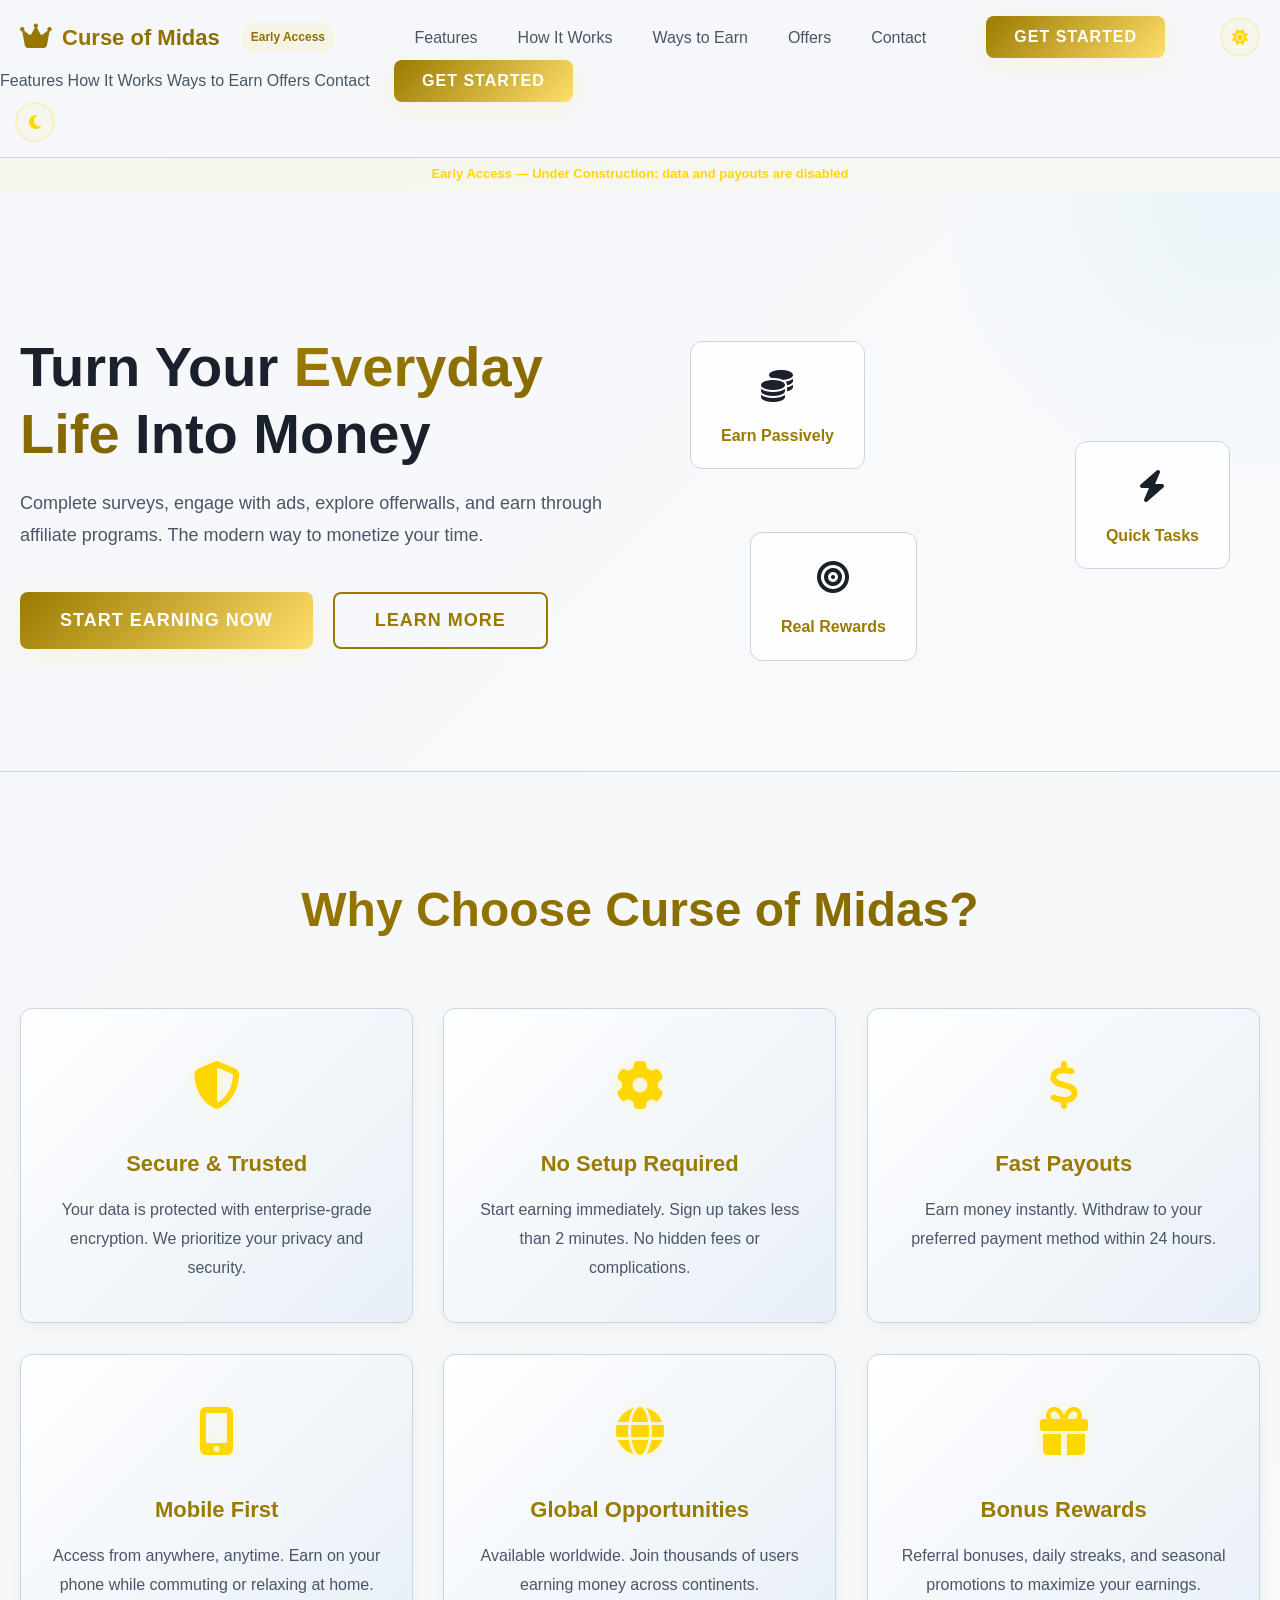
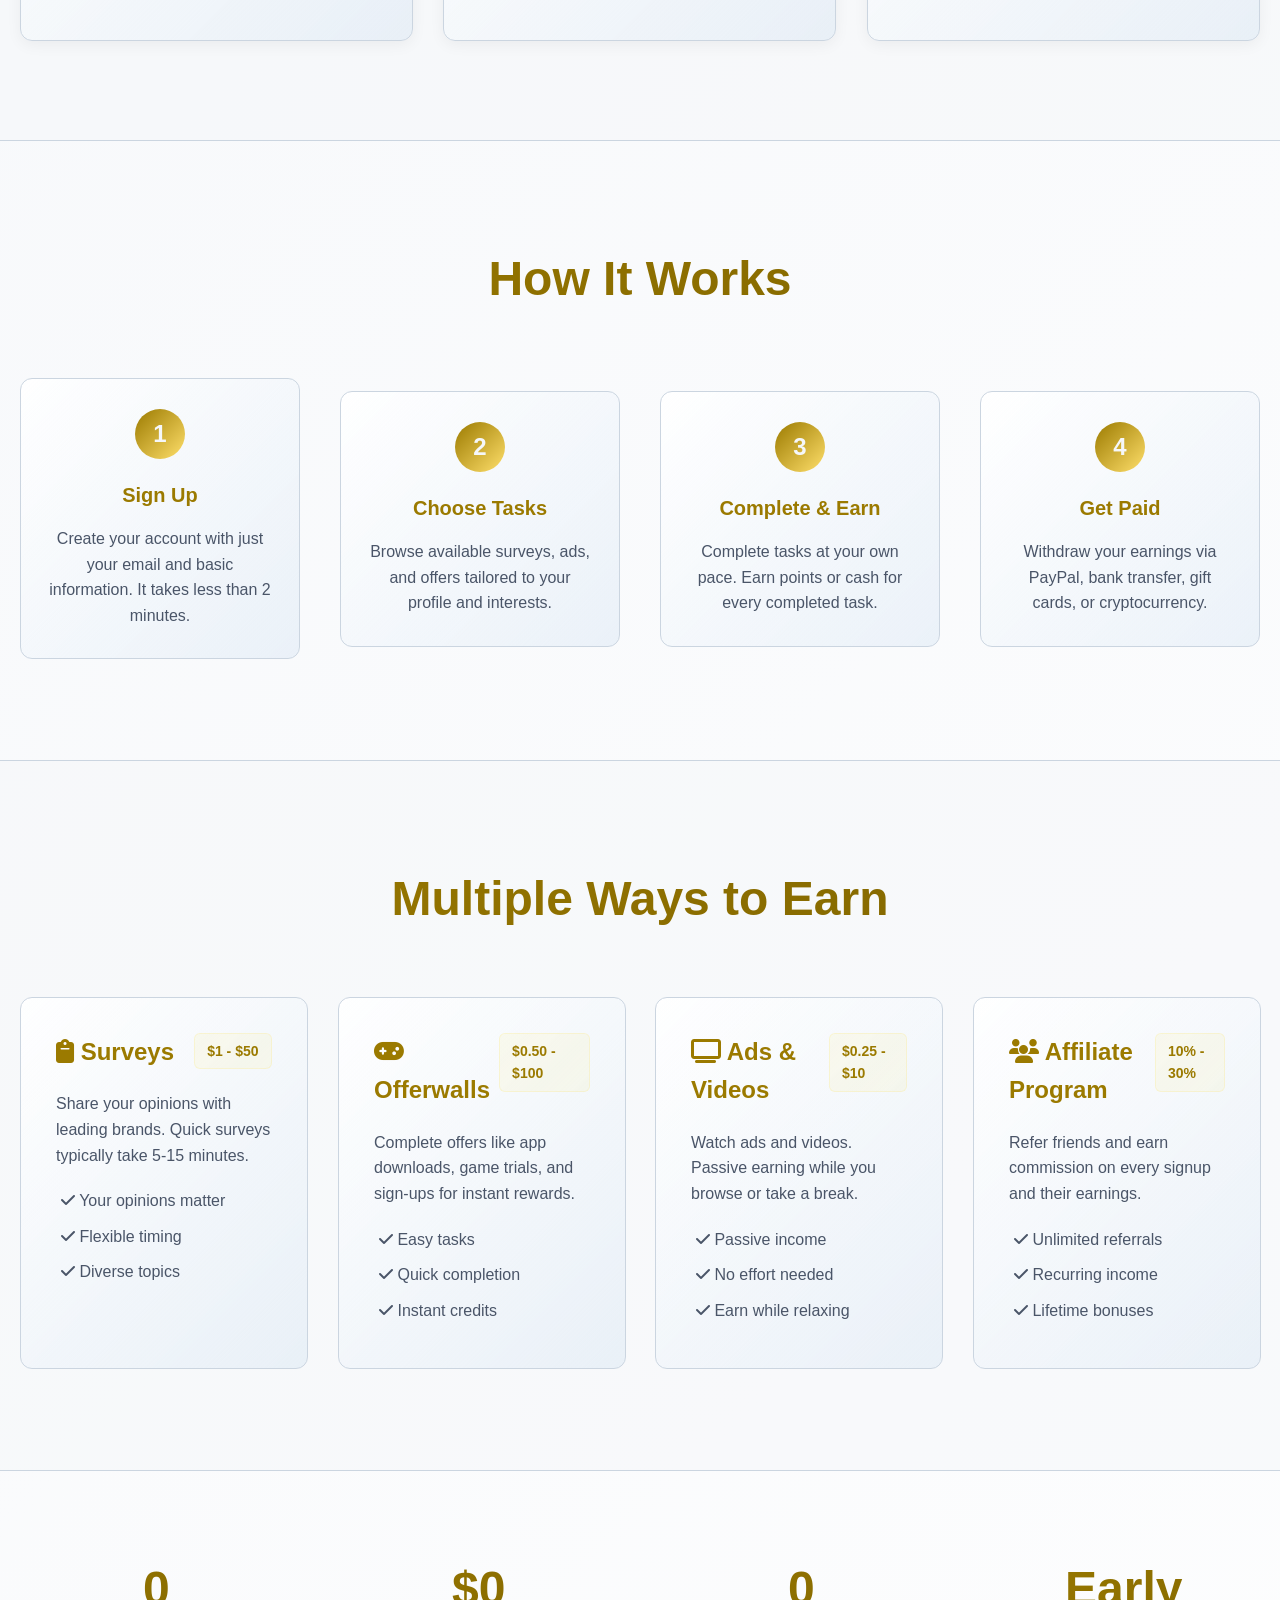
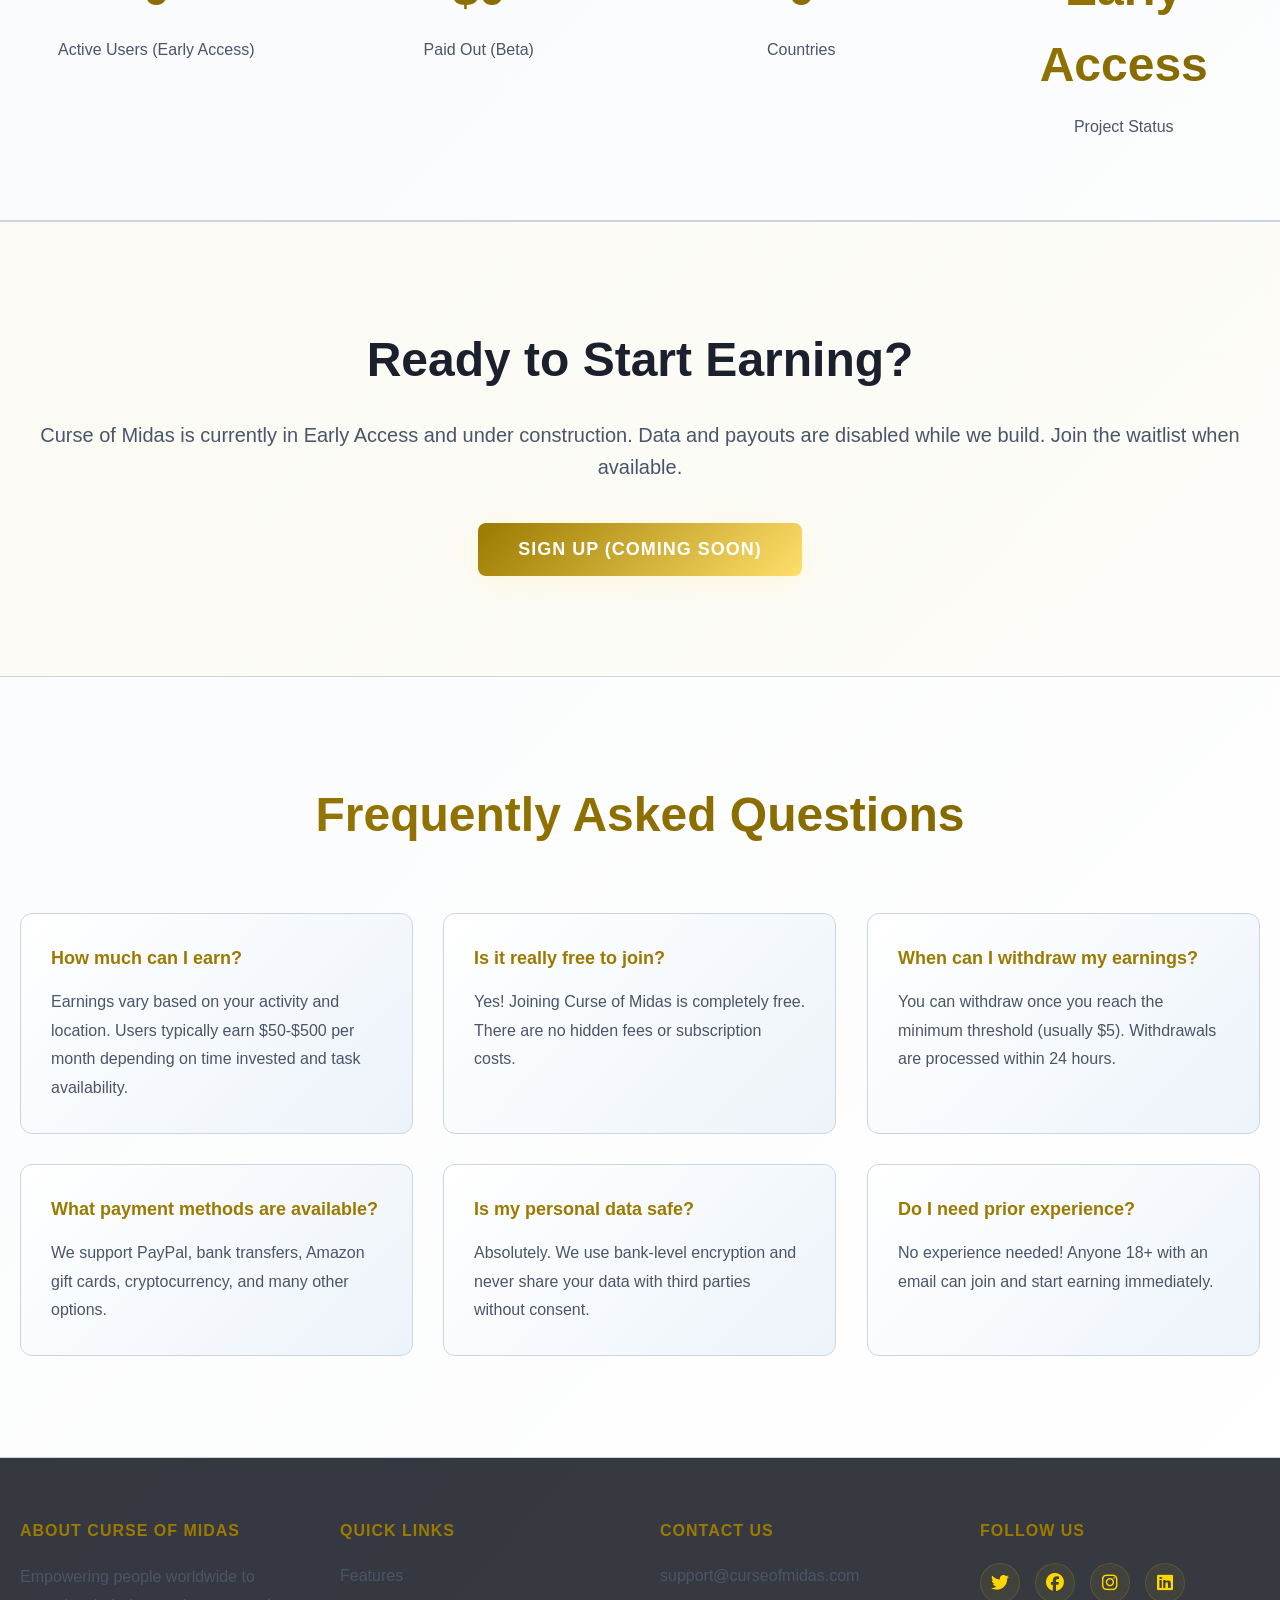
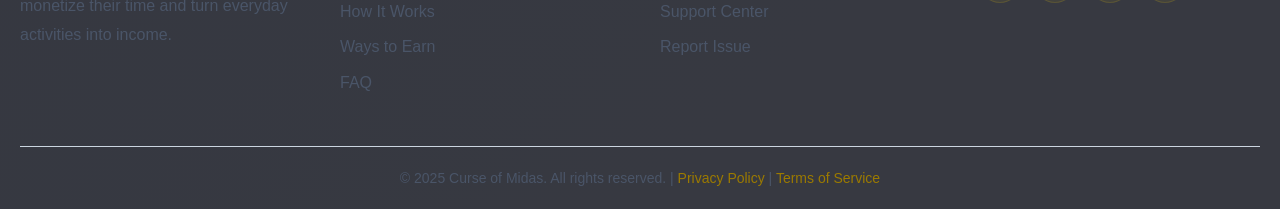
==== commit 10d2b933: "." ====
--- a/index.html
+++ b/index.html
@@ -6,7 +6,7 @@
     <meta name="description" content="Curse of Midas - Make money with surveys, offerwalls, ads, and affiliate programs. Turn your everyday activities into earnings.">
     <title>Curse of Midas - Make Money Everyday</title>
     <link rel="stylesheet" href="https://cdnjs.cloudflare.com/ajax/libs/font-awesome/6.4.0/css/all.min.css">
-    <link rel="stylesheet" href="styles.css">
+    <link rel="stylesheet" href="css/styles.css">
 </head>
 <body>
     <!-- Navigation -->
@@ -21,16 +21,30 @@
                 <a href="#features" class="nav-link">Features</a>
                 <a href="#how-it-works" class="nav-link">How It Works</a>
                 <a href="#earn" class="nav-link">Ways to Earn</a>
+                <a href="pages/offers.html" class="nav-link">Offers</a>
                 <a href="#contact" class="nav-link">Contact</a>
                 <button class="btn-primary nav-btn">Get Started</button>
                 <button class="theme-toggle" id="themeToggle" aria-label="Toggle dark/light mode">
                     <i class="fas fa-moon"></i>
                 </button>
             </div>
-            <div class="hamburger">
+            <div class="hamburger" id="hamburgerMenu">
                 <span></span>
                 <span></span>
                 <span></span>
+            </div>
+        </div>
+        <div class="mobile-menu" id="mobileMenu">
+            <div class="mobile-menu-content">
+                <a href="#features" class="nav-link">Features</a>
+                <a href="#how-it-works" class="nav-link">How It Works</a>
+                <a href="#earn" class="nav-link">Ways to Earn</a>
+                <a href="pages/offers.html" class="nav-link">Offers</a>
+                <a href="#contact" class="nav-link">Contact</a>
+                <button class="btn-primary nav-btn">Get Started</button>
+                <button class="theme-toggle" id="themeToggleMobile" aria-label="Toggle dark/light mode">
+                    <i class="fas fa-moon"></i>
+                </button>
             </div>
         </div>
     </nav>
@@ -302,6 +316,25 @@
         </div>
     </footer>
 
-    <script src="script.js"></script>
+    <script src="js/script.js"></script>
+    <script>
+        // Mobile menu toggle
+        const hamburger = document.getElementById('hamburgerMenu');
+        const mobileMenu = document.getElementById('mobileMenu');
+        
+        if (hamburger) {
+            hamburger.addEventListener('click', () => {
+                mobileMenu.classList.toggle('open');
+            });
+        }
+        
+        if (mobileMenu) {
+            mobileMenu.addEventListener('click', (e) => {
+                if (e.target === mobileMenu) {
+                    mobileMenu.classList.remove('open');
+                }
+            });
+        }
+    </script>
 </body>
 </html>
--- a/css/styles.css
+++ b/css/styles.css
@@ -0,0 +1,982 @@
+* {
+    margin: 0;
+    padding: 0;
+    box-sizing: border-box;
+}
+
+:root {
+    /* Black & Gold theme for Midas */
+    --gold: #ffd700;
+    --gold-dark: #c79a00;
+    --primary: var(--gold);
+    --primary-dark: var(--gold-dark);
+    --secondary: #b8860b;
+    --accent: #ffdf6b;
+    --dark-bg: #050409; /* near black */
+    --darker-bg: #000000;
+    --card-bg: #0f0d12; /* deep card background */
+    --text-primary: #f7f3e8; /* warm off-white */
+    --text-secondary: #c8b794; /* muted gold-ish */
+    --border-color: rgba(255,215,0,0.08);
+    --success: #10b981;
+    --transition: all 0.28s cubic-bezier(0.25, 0.46, 0.45, 0.94);
+}
+
+@media (prefers-color-scheme: light) {
+    :root {
+        --dark-bg: #f8f7f2;
+        --darker-bg: #ffffff;
+        --card-bg: #ffffff;
+        --text-primary: #1a202c;
+        --text-secondary: #6b5f3a;
+        --border-color: rgba(0,0,0,0.06);
+        --primary: #9b7a00; /* softer gold for light */
+        --secondary: #7f6400;
+    }
+}
+
+body.light-mode {
+    --dark-bg: #f5f7fa !important;
+    --darker-bg: #ffffff !important;
+    --card-bg: #ffffff !important;
+    --text-primary: #1a202c !important;
+    --text-secondary: #4a5568 !important;
+    --border-color: #cbd5e0 !important;
+}
+
+body.light-mode .navbar {
+    background: rgba(245, 247, 250, 0.95) !important;
+    border-bottom-color: #cbd5e0 !important;
+}
+
+body.light-mode .navbar .nav-link {
+    color: #4a5568 !important;
+}
+
+body.light-mode .navbar .nav-link:hover {
+    color: #0099cc !important;
+}
+
+body.dark-mode {
+    --dark-bg: #0a0e27 !important;
+    --darker-bg: #050812 !important;
+    --card-bg: #1a1f3a !important;
+    --text-primary: #ffffff !important;
+    --text-secondary: #a0aec0 !important;
+    --border-color: #2d3561 !important;
+}
+
+html {
+    scroll-behavior: smooth;
+}
+
+body {
+    font-family: 'Segoe UI', Tahoma, Geneva, Verdana, sans-serif;
+    background: linear-gradient(135deg, var(--dark-bg) 0%, var(--darker-bg) 100%);
+    color: var(--text-primary);
+    line-height: 1.6;
+    overflow-x: hidden;
+}
+
+.container {
+    max-width: 1400px;
+    margin: 0 auto;
+    padding: 0 20px;
+}
+
+/* Utility Classes */
+.gradient-text {
+    background: linear-gradient(135deg, var(--primary) 0%, var(--secondary) 100%);
+    -webkit-background-clip: text;
+    -webkit-text-fill-color: transparent;
+    background-clip: text;
+}
+
+/* Buttons */
+.btn-primary,
+.btn-secondary {
+    padding: 12px 28px;
+    border: none;
+    border-radius: 8px;
+    font-size: 16px;
+    font-weight: 600;
+    cursor: pointer;
+    transition: var(--transition);
+    text-transform: uppercase;
+    letter-spacing: 1px;
+}
+
+.btn-primary {
+    background: linear-gradient(135deg, var(--primary) 0%, var(--accent) 100%);
+    color: var(--darker-bg);
+    box-shadow: 0 6px 30px rgba(255, 215, 0, 0.12);
+}
+
+.btn-primary:hover {
+    transform: translateY(-2px);
+    box-shadow: 0 14px 40px rgba(255, 215, 0, 0.18);
+}
+
+.btn-secondary {
+    background: transparent;
+    color: var(--primary);
+    border: 2px solid var(--primary);
+}
+
+.btn-secondary:hover {
+    background: rgba(255, 215, 0, 0.06);
+}
+
+.btn-large {
+    padding: 16px 40px;
+    font-size: 18px;
+}
+
+/* Navigation */
+.navbar {
+    position: sticky;
+    top: 0;
+    z-index: 1000;
+    background: rgba(10, 14, 39, 0.95);
+    backdrop-filter: blur(10px);
+    border-bottom: 1px solid rgba(51, 56, 126, 0.2);
+    padding: 15px 0;
+}
+
+.navbar .container {
+    display: flex;
+    justify-content: space-between;
+    align-items: center;
+}
+
+.nav-brand {
+    display: flex;
+    align-items: center;
+    gap: 10px;
+    font-size: 22px;
+    font-weight: 700;
+    background: linear-gradient(135deg, var(--primary), var(--secondary));
+    -webkit-background-clip: text;
+    -webkit-text-fill-color: transparent;
+    background-clip: text;
+}
+
+.logo-icon {
+    font-size: 28px;
+    animation: spin 3s linear infinite;
+}
+
+@keyframes spin {
+    from {
+        transform: rotate(0deg);
+    }
+    to {
+        transform: rotate(360deg);
+    }
+}
+
+.nav-menu {
+    display: flex;
+    align-items: center;
+    gap: 40px;
+}
+
+.nav-link {
+    color: var(--text-secondary);
+    text-decoration: none;
+    font-weight: 500;
+    transition: var(--transition);
+    position: relative;
+}
+
+.nav-link:after {
+    content: '';
+    position: absolute;
+    bottom: -5px;
+    left: 0;
+    width: 0;
+    height: 2px;
+    background: var(--primary);
+    transition: width 0.3s ease;
+}
+
+.nav-link:hover {
+    color: var(--primary);
+}
+
+.nav-link:hover:after {
+    width: 100%;
+}
+
+.nav-btn {
+    margin-left: 20px;
+}
+
+.theme-toggle {
+    background: rgba(255, 215, 0, 0.05);
+    border: 2px solid rgba(255,215,0,0.18);
+    color: var(--gold);
+    width: 40px;
+    height: 40px;
+    border-radius: 50%;
+    cursor: pointer;
+    display: flex;
+    align-items: center;
+    justify-content: center;
+    transition: var(--transition);
+    margin-left: 15px;
+    font-size: 16px;
+}
+
+.theme-toggle:hover {
+    background: rgba(255, 215, 0, 0.08);
+    transform: rotate(90deg);
+}
+
+.hamburger {
+    display: none;
+    flex-direction: column;
+    gap: 5px;
+    cursor: pointer;
+}
+
+.hamburger span {
+    width: 25px;
+    height: 3px;
+    background: var(--primary);
+    border-radius: 2px;
+    transition: var(--transition);
+}
+
+/* Hero Section */
+.hero {
+    padding: 100px 0 80px;
+    position: relative;
+    overflow: hidden;
+}
+
+.hero::before {
+    content: '';
+    position: absolute;
+    top: -50%;
+    right: -20%;
+    width: 600px;
+    height: 600px;
+    background: radial-gradient(circle, rgba(255, 215, 0, 0.06) 0%, transparent 70%);
+    border-radius: 50%;
+    pointer-events: none;
+}
+
+.hero .container {
+    display: grid;
+    grid-template-columns: 1fr 1fr;
+    gap: 60px;
+    align-items: center;
+    position: relative;
+    z-index: 1;
+}
+
+.hero-content h1 {
+    font-size: 56px;
+    line-height: 1.2;
+    margin-bottom: 20px;
+    font-weight: 700;
+}
+
+.hero-subtitle {
+    font-size: 18px;
+    color: var(--text-secondary);
+    margin-bottom: 40px;
+    line-height: 1.8;
+}
+
+.hero-buttons {
+    display: flex;
+    gap: 20px;
+}
+
+.hero-visual {
+    position: relative;
+    height: 400px;
+}
+
+.floating-card {
+    position: absolute;
+    background: rgba(15, 13, 18, 0.9);
+    border: 1px solid rgba(255,215,0,0.06);
+    border-radius: 12px;
+    padding: 20px 30px;
+    backdrop-filter: blur(10px);
+    animation: float 3s ease-in-out infinite;
+    animation-delay: var(--delay, 0s);
+    text-align: center;
+    max-width: 240px;
+}
+
+@keyframes float {
+    0%, 100% {
+        transform: translateY(0px);
+    }
+    50% {
+        transform: translateY(-20px);
+    }
+}
+
+.floating-card:nth-child(1) {
+    top: 50px;
+    left: 20px;
+}
+
+.floating-card:nth-child(2) {
+    top: 150px;
+    right: 30px;
+}
+
+.floating-card:nth-child(3) {
+    bottom: 30px;
+    left: 80px;
+}
+
+.card-icon {
+    font-size: 32px;
+    margin-bottom: 10px;
+}
+
+.card-text {
+    font-weight: 600;
+    color: var(--primary);
+}
+
+/* Features Section */
+.features {
+    padding: 100px 0;
+    background: rgba(5, 8, 18, 0.5);
+    border-top: 1px solid var(--border-color);
+}
+
+.section-title {
+    font-size: 48px;
+    text-align: center;
+    margin-bottom: 60px;
+    font-weight: 700;
+    background: linear-gradient(135deg, var(--primary), var(--secondary));
+    -webkit-background-clip: text;
+    -webkit-text-fill-color: transparent;
+    background-clip: text;
+}
+
+.features-grid {
+    display: grid;
+    grid-template-columns: repeat(auto-fit, minmax(320px, 1fr));
+    gap: 30px;
+}
+
+.feature-card {
+    background: linear-gradient(135deg, rgba(26, 31, 58, 0.6), rgba(51, 56, 126, 0.2));
+    border: 1px solid var(--border-color);
+    border-radius: 12px;
+    padding: 40px 30px;
+    text-align: center;
+    transition: var(--transition);
+    cursor: pointer;
+    position: relative;
+    overflow: hidden;
+}
+
+.feature-card::before {
+    content: '';
+    position: absolute;
+    top: -50%;
+    left: -50%;
+    width: 200%;
+    height: 200%;
+    background: radial-gradient(circle, rgba(255, 215, 0, 0.06), transparent);
+    opacity: 0;
+    transition: opacity 0.3s ease;
+}
+
+.feature-card:hover {
+    transform: translateY(-10px);
+    border-color: var(--primary);
+    background: linear-gradient(135deg, rgba(15, 13, 18, 0.95), rgba(40, 36, 30, 0.4));
+}
+
+.feature-card:hover::before {
+    opacity: 1;
+}
+
+.feature-icon {
+    font-size: 48px;
+    margin-bottom: 20px;
+    color: var(--gold);
+    text-shadow: 0 0 12px rgba(255, 215, 0, 0.22);
+}
+
+.feature-card h3 {
+    font-size: 22px;
+    margin-bottom: 15px;
+    color: var(--primary);
+}
+
+.feature-card p {
+    color: var(--text-secondary);
+    line-height: 1.8;
+}
+
+/* How It Works Section */
+.how-it-works {
+    padding: 100px 0;
+    border-top: 1px solid var(--border-color);
+}
+
+.steps-container {
+    display: grid;
+    grid-template-columns: repeat(auto-fit, minmax(200px, 1fr));
+    gap: 40px;
+    align-items: center;
+    position: relative;
+}
+
+.step {
+    background: linear-gradient(135deg, rgba(26, 31, 58, 0.8), rgba(51, 56, 126, 0.3));
+    border: 1px solid var(--border-color);
+    border-radius: 12px;
+    padding: 30px 25px;
+    text-align: center;
+    transition: var(--transition);
+}
+
+.step:hover {
+    transform: scale(1.05);
+    border-color: var(--primary);
+    background: linear-gradient(135deg, rgba(26, 31, 58, 1), rgba(51, 56, 126, 0.5));
+}
+
+.step-number {
+    width: 50px;
+    height: 50px;
+    background: linear-gradient(135deg, var(--primary), var(--accent));
+    border-radius: 50%;
+    display: flex;
+    align-items: center;
+    justify-content: center;
+    font-size: 24px;
+    font-weight: 700;
+    margin: 0 auto 20px;
+    color: var(--dark-bg);
+}
+
+.step h3 {
+    font-size: 20px;
+    margin-bottom: 15px;
+    color: var(--primary);
+}
+
+.step p {
+    color: var(--text-secondary);
+    line-height: 1.6;
+}
+
+.step-arrow {
+    font-size: 32px;
+    color: var(--primary);
+    text-align: center;
+    display: none;
+}
+
+/* Ways to Earn Section */
+.ways-to-earn {
+    padding: 100px 0;
+    background: rgba(5, 8, 18, 0.5);
+    border-top: 1px solid var(--border-color);
+}
+
+.earn-grid {
+    display: grid;
+    grid-template-columns: repeat(auto-fit, minmax(250px, 1fr));
+    gap: 30px;
+}
+
+.earn-card {
+    background: linear-gradient(135deg, rgba(26, 31, 58, 0.6), rgba(51, 56, 126, 0.2));
+    border: 1px solid var(--border-color);
+    border-radius: 12px;
+    padding: 35px;
+    transition: var(--transition);
+    position: relative;
+    overflow: hidden;
+}
+
+.earn-card::before {
+    content: '';
+    position: absolute;
+    top: 0;
+    left: 0;
+    right: 0;
+    height: 4px;
+    background: linear-gradient(90deg, var(--primary), var(--secondary));
+    transform: scaleX(0);
+    transform-origin: left;
+    transition: transform 0.5s ease;
+}
+
+.earn-card:hover::before {
+    transform: scaleX(1);
+}
+
+.earn-card:hover {
+    transform: translateY(-10px);
+    border-color: var(--primary);
+}
+
+/* Reduced layout thrashing: use class-based reveal animations */
+.feature-card,
+.earn-card,
+.faq-item,
+.step {
+    opacity: 0;
+    transform: translateY(18px);
+    will-change: transform, opacity;
+    transition: transform 520ms cubic-bezier(0.2,0.9,0.2,1), opacity 520ms ease;
+}
+
+.in-view {
+    opacity: 1 !important;
+    transform: translateY(0) !important;
+}
+
+/* Mobile menu open state */
+.nav-menu.open {
+    display: flex !important;
+    position: fixed;
+    top: 64px;
+    left: 0;
+    width: 100%;
+    height: calc(100% - 64px);
+    flex-direction: column;
+    background: linear-gradient(180deg, rgba(0,0,0,0.88), rgba(15,13,18,0.96));
+    z-index: 999;
+    gap: 18px;
+    padding: 28px 20px;
+    overflow-y: auto;
+}
+
+.hamburger.open span:nth-child(1) { transform: translateY(8px) rotate(45deg); }
+.hamburger.open span:nth-child(2) { opacity: 0; }
+.hamburger.open span:nth-child(3) { transform: translateY(-8px) rotate(-45deg); }
+
+.nav-brand .early-badge {
+    background: rgba(255,215,0,0.08);
+    color: var(--gold);
+    padding: 4px 8px;
+    border-radius: 999px;
+    font-size: 12px;
+    margin-left: 12px;
+    border: 1px solid rgba(255,215,0,0.08);
+}
+
+.banner-early {
+    background: linear-gradient(90deg, rgba(255,215,0,0.06), rgba(255,215,0,0.03));
+    color: var(--gold);
+    text-align: center;
+    padding: 6px 12px;
+    font-weight: 600;
+    font-size: 13px;
+}
+
+.earn-header {
+    display: flex;
+    justify-content: space-between;
+    align-items: start;
+    margin-bottom: 20px;
+}
+
+.earn-header h3 {
+    font-size: 24px;
+    color: var(--primary);
+}
+
+.earn-badge {
+    background: rgba(255, 215, 0, 0.06);
+    color: var(--primary);
+    padding: 6px 12px;
+    border-radius: 6px;
+    font-size: 14px;
+    font-weight: 600;
+    border: 1px solid rgba(255,215,0,0.12);
+}
+
+.earn-card p {
+    color: var(--text-secondary);
+    margin-bottom: 20px;
+    line-height: 1.6;
+}
+
+.earn-features {
+    list-style: none;
+}
+
+.earn-features li {
+    color: var(--text-secondary);
+    margin-bottom: 10px;
+    padding-left: 5px;
+}
+
+/* Stats Section */
+.stats {
+    padding: 80px 0;
+    border-top: 1px solid var(--border-color);
+    border-bottom: 1px solid var(--border-color);
+}
+
+.stats-grid {
+    display: grid;
+    grid-template-columns: repeat(auto-fit, minmax(200px, 1fr));
+    gap: 50px;
+    text-align: center;
+}
+
+.stat-item h3 {
+    font-size: 48px;
+    background: linear-gradient(135deg, var(--primary), var(--secondary));
+    -webkit-background-clip: text;
+    -webkit-text-fill-color: transparent;
+    background-clip: text;
+    margin-bottom: 10px;
+    font-weight: 700;
+}
+
+.stat-item p {
+    color: var(--text-secondary);
+    font-size: 16px;
+}
+
+/* CTA Section */
+.cta-section {
+    padding: 100px 0;
+    background: linear-gradient(135deg, rgba(255,215,0,0.04), rgba(255,215,0,0.02));
+    border-top: 1px solid var(--border-color);
+    border-bottom: 1px solid var(--border-color);
+    text-align: center;
+}
+
+.cta-content h2 {
+    font-size: 48px;
+    margin-bottom: 20px;
+    font-weight: 700;
+}
+
+.cta-content p {
+    font-size: 20px;
+    color: var(--text-secondary);
+    margin-bottom: 40px;
+}
+
+/* FAQ Section */
+.faq {
+    padding: 100px 0;
+}
+
+.faq-grid {
+    display: grid;
+    grid-template-columns: repeat(auto-fit, minmax(300px, 1fr));
+    gap: 30px;
+}
+
+.faq-item {
+    background: linear-gradient(135deg, rgba(26, 31, 58, 0.6), rgba(51, 56, 126, 0.2));
+    border: 1px solid var(--border-color);
+    border-radius: 12px;
+    padding: 30px;
+    transition: var(--transition);
+}
+
+.faq-item:hover {
+    border-color: var(--primary);
+    background: linear-gradient(135deg, rgba(26, 31, 58, 0.9), rgba(51, 56, 126, 0.4));
+}
+
+.faq-item h3 {
+    color: var(--primary);
+    margin-bottom: 15px;
+    font-size: 18px;
+}
+
+.faq-item p {
+    color: var(--text-secondary);
+    line-height: 1.8;
+}
+
+/* Footer */
+.footer {
+    background: rgba(5, 8, 18, 0.8);
+    border-top: 1px solid var(--border-color);
+    padding: 60px 0 20px;
+}
+
+.footer-content {
+    display: grid;
+    grid-template-columns: repeat(auto-fit, minmax(200px, 1fr));
+    gap: 40px;
+    margin-bottom: 40px;
+}
+
+.footer-section h4 {
+    color: var(--primary);
+    margin-bottom: 20px;
+    font-size: 16px;
+    text-transform: uppercase;
+    letter-spacing: 1px;
+}
+
+.footer-section p {
+    color: var(--text-secondary);
+    line-height: 1.8;
+}
+
+.footer-section ul {
+    list-style: none;
+}
+
+.footer-section a {
+    color: var(--text-secondary);
+    text-decoration: none;
+    transition: var(--transition);
+    display: block;
+    margin-bottom: 10px;
+}
+
+.footer-section a:hover {
+    color: var(--primary);
+    margin-left: 5px;
+}
+
+.social-links {
+    display: flex;
+    gap: 15px;
+}
+
+.social-links a {
+    display: inline-flex;
+    align-items: center;
+    justify-content: center;
+    width: 40px;
+    height: 40px;
+    background: rgba(255, 215, 0, 0.06);
+    border: 1px solid rgba(255, 215, 0, 0.12);
+    border-radius: 50%;
+    font-weight: 600;
+    margin-bottom: 0;
+    font-size: 18px;
+    color: var(--gold);
+}
+
+.social-links a:hover {
+    background: rgba(255, 215, 0, 0.10);
+    border-color: var(--gold-dark);
+    margin-left: 0;
+    transform: translateY(-3px);
+}
+
+.footer-bottom {
+    border-top: 1px solid var(--border-color);
+    padding-top: 20px;
+    text-align: center;
+    color: var(--text-secondary);
+    font-size: 14px;
+}
+
+.footer-bottom a {
+    color: var(--primary);
+    text-decoration: none;
+    transition: var(--transition);
+}
+
+.footer-bottom a:hover {
+    text-decoration: underline;
+}
+
+/* Light Mode Specific Styles */
+body.light-mode .hero::before {
+    background: radial-gradient(circle, rgba(0, 153, 204, 0.05) 0%, transparent 70%);
+}
+
+body.light-mode .feature-card {
+    background: linear-gradient(135deg, rgba(255, 255, 255, 0.9), rgba(200, 220, 240, 0.3)) !important;
+    border-color: #cbd5e0 !important;
+    box-shadow: 0 4px 15px rgba(0, 0, 0, 0.05);
+}
+
+body.light-mode .feature-card:hover {
+    border-color: #0099cc !important;
+    background: linear-gradient(135deg, rgba(255, 255, 255, 1), rgba(200, 220, 240, 0.5)) !important;
+}
+
+body.light-mode .earn-card {
+    background: linear-gradient(135deg, rgba(255, 255, 255, 0.9), rgba(200, 220, 240, 0.3)) !important;
+    border-color: #cbd5e0 !important;
+}
+
+body.light-mode .earn-card:hover {
+    border-color: #0099cc !important;
+    background: linear-gradient(135deg, rgba(255, 255, 255, 1), rgba(200, 220, 240, 0.5)) !important;
+}
+
+body.light-mode .step {
+    background: linear-gradient(135deg, rgba(255, 255, 255, 0.9), rgba(200, 220, 240, 0.3)) !important;
+    border-color: #cbd5e0 !important;
+}
+
+body.light-mode .faq-item {
+    background: linear-gradient(135deg, rgba(255, 255, 255, 0.9), rgba(200, 220, 240, 0.3)) !important;
+    border-color: #cbd5e0 !important;
+}
+
+body.light-mode .faq-item:hover {
+    border-color: #0099cc !important;
+    background: linear-gradient(135deg, rgba(255, 255, 255, 1), rgba(200, 220, 240, 0.5)) !important;
+}
+
+body.light-mode .floating-card {
+    background: rgba(255, 255, 255, 0.8) !important;
+    border-color: #cbd5e0 !important;
+}
+
+body.light-mode .features,
+body.light-mode .ways-to-earn {
+    background: rgba(245, 247, 250, 0.5) !important;
+    border-color: #cbd5e0 !important;
+}
+
+/* Responsive Design */
+@media (max-width: 768px) {
+    .nav-menu {
+        display: none;
+    }
+
+    .hamburger {
+        display: flex;
+    }
+
+    .hero .container {
+        grid-template-columns: 1fr;
+        padding-top: 40px;
+    }
+
+    .hero-title {
+        font-size: 36px;
+    }
+
+    .hero-visual {
+        height: 300px;
+    }
+
+    .hero-buttons {
+        flex-direction: column;
+    }
+
+    .section-title {
+        font-size: 36px;
+    }
+
+    .steps-container {
+        grid-template-columns: 1fr;
+    }
+
+    .step-arrow {
+        display: block;
+        transform: rotate(90deg);
+        margin: 20px 0;
+    }
+
+    .stats-grid {
+        grid-template-columns: repeat(2, 1fr);
+        gap: 30px;
+    }
+
+    .stat-item h3 {
+        font-size: 36px;
+    }
+
+    .cta-content h2 {
+        font-size: 32px;
+    }
+
+    .cta-content p {
+        font-size: 16px;
+    }
+
+    .footer-content {
+        grid-template-columns: repeat(2, 1fr);
+    }
+}
+
+@media (max-width: 480px) {
+    .nav-brand {
+        font-size: 18px;
+    }
+
+    .hero-title {
+        font-size: 28px;
+    }
+
+    .hero-subtitle {
+        font-size: 16px;
+    }
+
+    .hero-buttons {
+        flex-direction: column;
+    }
+
+    .btn-large {
+        width: 100%;
+    }
+
+    .section-title {
+        font-size: 28px;
+        margin-bottom: 40px;
+    }
+
+    .features-grid {
+        grid-template-columns: 1fr;
+    }
+
+    .feature-card {
+        padding: 25px 20px;
+    }
+
+    .earn-grid {
+        grid-template-columns: 1fr;
+    }
+
+    .stats-grid {
+        grid-template-columns: 1fr;
+    }
+
+    .stat-item h3 {
+        font-size: 28px;
+    }
+
+    .hero::before {
+        width: 300px;
+        height: 300px;
+        top: -100px;
+        right: -100px;
+    }
+
+    .floating-card {
+        padding: 15px 20px;
+    }
+
+    .card-icon {
+        font-size: 24px;
+    }
+
+    .faq-grid {
+        grid-template-columns: 1fr;
+    }
+
+    .footer-content {
+        grid-template-columns: 1fr;
+    }
+}
